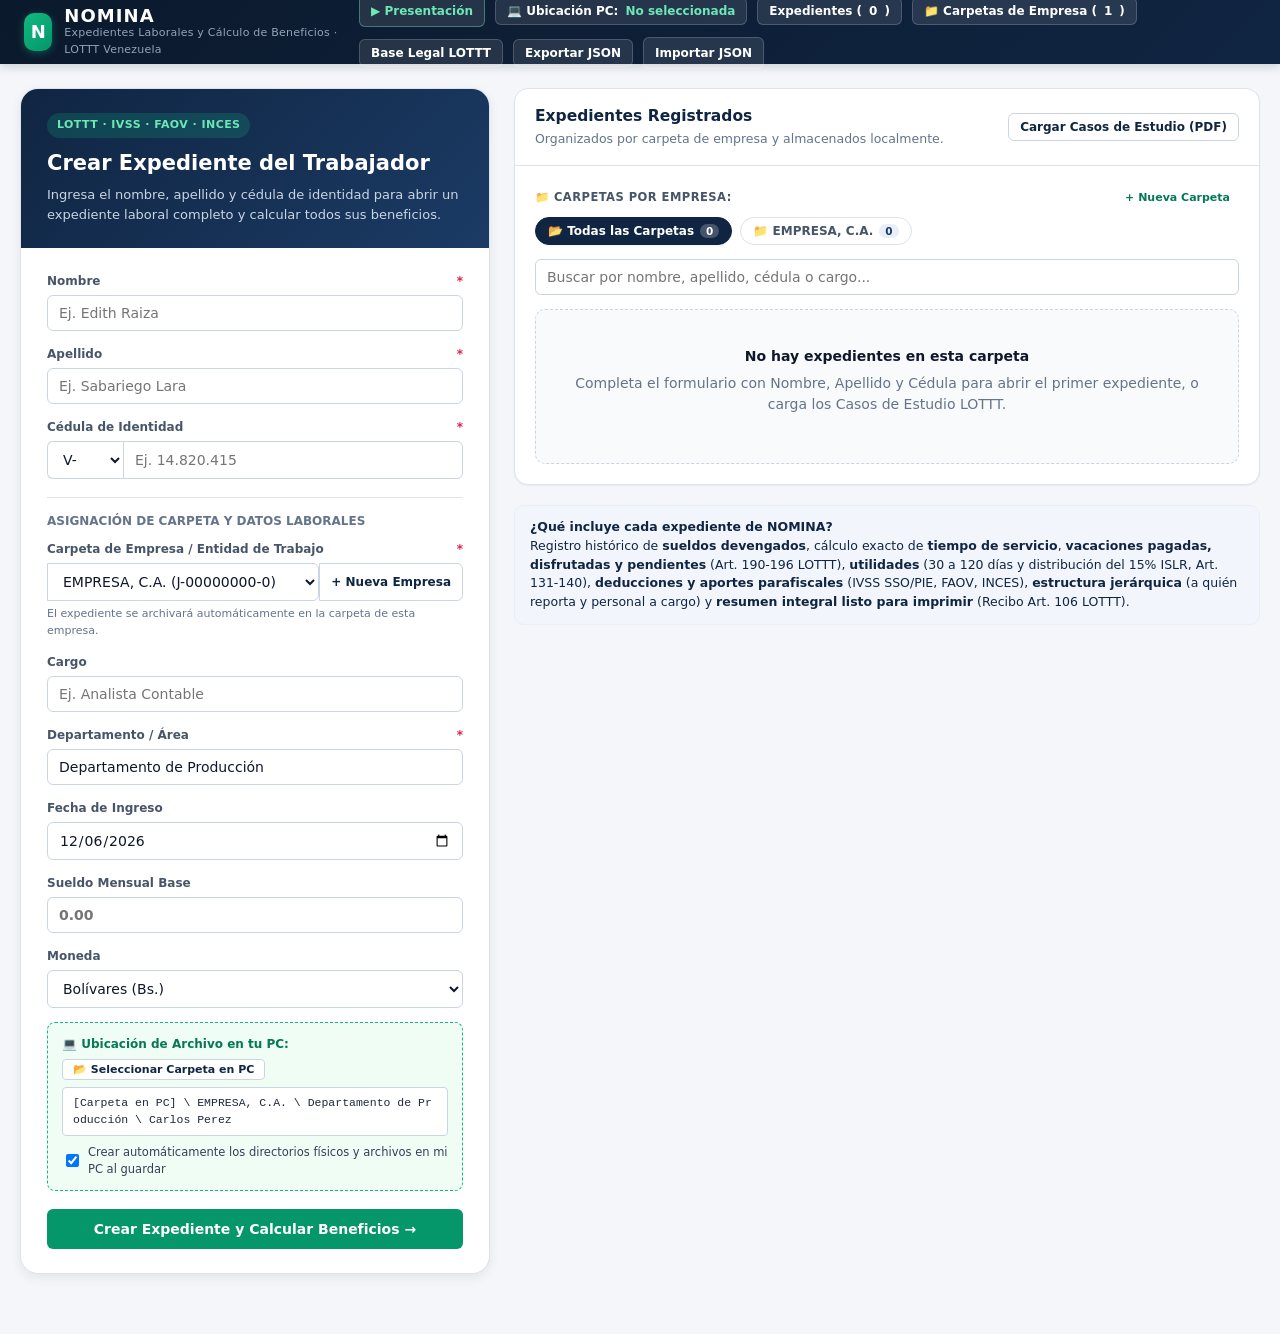
==== index.html @ d9a36675 "Agregar cache busting v=2.1 en scripts" ====
<!DOCTYPE html>
<html lang="es">
<head>
  <meta charset="UTF-8">
  <meta name="viewport" content="width=device-width, initial-scale=1.0">
  <title>NOMINA — Sistema Integral de Cálculo de Beneficios y Expediente Laboral (LOTTT)</title>
  <link rel="stylesheet" href="css/styles.css">
</head>
<body>

  <!-- Barra Superior -->
  <header class="topbar no-print">
    <div class="brand" id="btn-brand-home" title="Volver al inicio de expedientes">
      <div class="brand-icon">N</div>
      <div>
        <div class="brand-title">NOMINA</div>
        <div class="brand-sub">Expedientes Laborales y Cálculo de Beneficios · LOTTT Venezuela</div>
      </div>
    </div>

    <div class="topbar-actions">
      <a href="presentacion.html" target="_blank" class="btn btn-ghost-light btn-sm" style="color: #6ee7b7; border-color: rgba(110, 231, 183, 0.4); text-decoration: none; font-weight: 600;" title="Ver Presentación Comercial Interactiva">
        ▶ Presentación
      </a>
      <button type="button" class="btn btn-ghost-light btn-sm" id="btn-top-pc-dir" title="Vincular o cambiar la carpeta en tu PC para guardar directorios físicos">
        💻 Ubicación PC: <strong id="top-pc-status" style="color:#6ee7b7;">No seleccionada</strong>
      </button>
      <button type="button" class="btn btn-ghost-light btn-sm" id="btn-nav-expedientes">
        Expedientes (<span id="top-exp-count">0</span>)
      </button>
      <button type="button" class="btn btn-ghost-light btn-sm" id="btn-open-empresas" title="Crear y administrar carpetas por empresa">
        📁 Carpetas de Empresa (<span id="top-companies-count">1</span>)
      </button>
      <button type="button" class="btn btn-ghost-light btn-sm" id="btn-open-legal">
        Base Legal LOTTT
      </button>
      <button type="button" class="btn btn-ghost-light btn-sm" id="btn-export-json">
        Exportar JSON
      </button>
      <label class="btn btn-ghost-light btn-sm" style="cursor:pointer;">
        Importar JSON
        <input type="file" id="input-import-json" accept="application/json,.json" class="hidden">
      </label>
    </div>
  </header>

  <main class="container">

    <!-- ====================================================================
         VISTA 1: INICIO / CREACIÓN DE EXPEDIENTE (NOMBRE, APELLIDO, CÉDULA)
         ==================================================================== -->
    <section id="landing-view">
      <div class="landing-grid">

        <!-- Tarjeta de Apertura de Expediente -->
        <div class="hero-card">
          <div class="hero-card-header">
            <span class="badge-law">LOTTT · IVSS · FAOV · INCES</span>
            <h1>Crear Expediente del Trabajador</h1>
            <p>Ingresa el nombre, apellido y cédula de identidad para abrir un expediente laboral completo y calcular todos sus beneficios.</p>
          </div>
          <div class="hero-card-body">
            <form id="form-new-expediente" autocomplete="off">
              <div class="form-grid">
                <div class="form-group">
                  <label for="new-nombre">Nombre <span class="req">*</span></label>
                  <input type="text" id="new-nombre" placeholder="Ej. Edith Raiza" required>
                </div>
                <div class="form-group">
                  <label for="new-apellido">Apellido <span class="req">*</span></label>
                  <input type="text" id="new-apellido" placeholder="Ej. Sabariego Lara" required>
                </div>
                <div class="form-group full">
                  <label for="new-cedula">Cédula de Identidad <span class="req">*</span></label>
                  <div class="input-group">
                    <select id="new-cedula-prefijo" style="width:76px;flex-shrink:0;border-radius:6px 0 0 6px;border-right:none;">
                      <option value="V-">V-</option>
                      <option value="E-">E-</option>
                    </select>
                    <input type="text" id="new-cedula" placeholder="Ej. 14.820.415" required>
                  </div>
                </div>
              </div>

              <hr style="border:none;border-top:1px solid var(--border-color);margin:18px 0 14px;">
              <div style="font-size:12px;font-weight:700;color:var(--text-muted);text-transform:uppercase;margin-bottom:10px;">
                Asignación de Carpeta y Datos Laborales
              </div>

              <!-- Selector de Carpeta de Empresa -->
              <div class="form-group" style="margin-bottom:14px;">
                <label for="new-empresa-select">Carpeta de Empresa / Entidad de Trabajo <span class="req">*</span></label>
                <div class="input-group">
                  <select id="new-empresa-select" style="flex:1;" required></select>
                  <button type="button" class="btn btn-outline btn-sm" id="btn-quick-new-empresa" style="white-space:nowrap;border-radius:0 6px 6px 0;" title="Crear nueva carpeta de empresa">+ Nueva Empresa</button>
                </div>
                <span class="hint">El expediente se archivará automáticamente en la carpeta de esta empresa.</span>
              </div>

              <div class="form-grid">
                <div class="form-group">
                  <label for="new-cargo">Cargo</label>
                  <input type="text" id="new-cargo" placeholder="Ej. Analista Contable">
                </div>
                <div class="form-group">
                  <label for="new-departamento">Departamento / Área <span class="req">*</span></label>
                  <input type="text" id="new-departamento" placeholder="Ej. Departamento de Producción" value="Departamento de Producción">
                </div>
                <div class="form-group">
                  <label for="new-fecha-ingreso">Fecha de Ingreso</label>
                  <input type="date" id="new-fecha-ingreso">
                </div>
                <div class="form-group">
                  <label for="new-sueldo"><strong>Sueldo Mensual Base</strong></label>
                  <input type="number" id="new-sueldo" step="0.01" min="0" placeholder="0.00" style="font-weight:700;">
                </div>
                <div class="form-group full">
                  <label for="new-moneda">Moneda</label>
                  <select id="new-moneda">
                    <option value="Bs.">Bolívares (Bs.)</option>
                    <option value="USD">Dólares (USD)</option>
                  </select>
                </div>
              </div>

              <!-- Destino de Directorio Físico en la PC del Usuario -->
              <div class="pc-folder-box" style="margin-top:14px;background:#f0fdf4;border:1px dashed #10b981;border-radius:8px;padding:12px 14px;font-size:12px;">
                <div style="display:flex;justify-content:space-between;align-items:center;flex-wrap:wrap;gap:6px;">
                  <strong style="color:#047857;display:flex;align-items:center;gap:6px;">
                    💻 Ubicación de Archivo en tu PC:
                  </strong>
                  <button type="button" class="btn btn-outline btn-xs" id="btn-landing-select-dir" style="padding:3px 10px;font-size:11px;font-weight:600;">
                    📂 Seleccionar Carpeta en PC
                  </button>
                </div>
                <div style="margin-top:7px;color:#1e293b;font-family:Consolas, monospace;font-size:11.5px;word-break:break-all;background:#fff;padding:6px 10px;border-radius:4px;border:1px solid #cbd5e1;" id="landing-path-preview">
                  [Carpeta en PC] \ Cuadrados Food \ Departamento de Producción \ Carlos Perez
                </div>
                <label style="margin-top:8px;display:flex;align-items:center;gap:6px;font-size:11.5px;color:#334155;cursor:pointer;">
                  <input type="checkbox" id="chk-auto-save-pc" checked>
                  Crear automáticamente los directorios físicos y archivos en mi PC al guardar
                </label>
              </div>

              <div style="margin-top:18px;display:flex;gap:10px;">
                <button type="submit" class="btn btn-emerald" style="flex:1;padding:11px 18px;font-size:14px;">
                  Crear Expediente y Calcular Beneficios →
                </button>
              </div>
            </form>
          </div>
        </div>

        <!-- Directorio de Expedientes Guardados -->
        <div>
          <div class="card">
            <div class="card-header">
              <div>
                <h2 class="card-title">Expedientes Registrados</h2>
                <p class="card-subtitle">Organizados por carpeta de empresa y almacenados localmente.</p>
              </div>
              <button type="button" class="btn btn-outline btn-sm" id="btn-load-samples">
                Cargar Casos de Estudio (PDF)
              </button>
            </div>
            <div class="card-body">
              <!-- Filtro de Carpetas por Empresa -->
              <div class="company-folder-wrapper" style="margin-bottom:14px;">
                <div style="display:flex;align-items:center;justify-content:space-between;margin-bottom:8px;">
                  <span style="font-size:11.5px;font-weight:700;color:var(--text-secondary);text-transform:uppercase;letter-spacing:0.04em;">📁 Carpetas por Empresa:</span>
                  <button type="button" class="btn btn-ghost-light btn-xs" id="btn-add-folder-quick" style="color:var(--emerald-700);font-weight:700;">+ Nueva Carpeta</button>
                </div>
                <div class="company-folder-tabs" id="company-folder-tabs"></div>
              </div>

              <!-- Banner de Carpeta Activa Seleccionada -->
              <div id="company-active-banner" class="company-active-banner hidden"></div>

              <div class="form-group" style="margin-bottom:14px;">
                <input type="text" id="search-expedientes" placeholder="Buscar por nombre, apellido, cédula o cargo...">
              </div>
              <div id="expedientes-list" class="expediente-list"></div>
            </div>
          </div>

          <div class="callout callout-info">
            <div>
              <strong>¿Qué incluye cada expediente de NOMINA?</strong><br>
              Registro histórico de <strong>sueldos devengados</strong>, cálculo exacto de <strong>tiempo de servicio</strong>, <strong>vacaciones pagadas, disfrutadas y pendientes</strong> (Art. 190-196 LOTTT), <strong>utilidades</strong> (30 a 120 días y distribución del 15% ISLR, Art. 131-140), <strong>deducciones y aportes parafiscales</strong> (IVSS SSO/PIE, FAOV, INCES), <strong>estructura jerárquica</strong> (a quién reporta y personal a cargo) y <strong>resumen integral listo para imprimir</strong> (Recibo Art. 106 LOTTT).
            </div>
          </div>
        </div>

      </div>
    </section>

    <!-- ====================================================================
         VISTA 2: ESPACIO DE TRABAJO DEL EXPEDIENTE ACTIVO
         ==================================================================== -->
    <section id="workspace-view" class="hidden">

      <!-- Banner de Identidad del Trabajador -->
      <div class="worker-banner no-print">
        <div class="worker-identity">
          <div class="worker-avatar-lg" id="ws-avatar">--</div>
          <div>
            <h2 id="ws-fullname">Nombre del Trabajador</h2>
            <div class="worker-pills">
              <span class="pill" id="ws-pill-cedula">C.I.: —</span>
              <span class="pill" id="ws-pill-codigo">EXP: —</span>
              <span class="pill" id="ws-pill-cargo">Cargo: —</span>
              <span class="pill pill-emerald" id="ws-pill-antiguedad">Antigüedad: —</span>
              <span class="pill pill-emerald" id="ws-pill-salario">Salario Normal: —</span>
            </div>
            <div id="ws-pc-path-box" style="font-size:11px;color:#cbd5e1;margin-top:6px;font-family:Consolas, monospace;">
              📁 Carpeta en PC: <span id="ws-pc-path-text" style="color:#6ee7b7;">Sin sincronizar</span>
            </div>
          </div>
        </div>
        <div style="display:flex;gap:10px;flex-wrap:wrap;align-items:center;">
          <button type="button" class="btn btn-ghost-light btn-sm" id="btn-back-list">
            ← Cambiar Expediente
          </button>
          <button type="button" class="btn btn-outline btn-sm" id="btn-save-worker-pc" style="border-color:#10b981;color:#6ee7b7;font-weight:700;" title="Guardar o actualizar este expediente en tu PC con todos sus recibos y carpetas">
            💾 Guardar en mi PC
          </button>
          <button type="button" class="btn btn-emerald btn-sm" id="btn-quick-print-tab">
            🖨️ Resumen Listo para Imprimir
          </button>
        </div>
      </div>

      <!-- Pestañas del Expediente -->
      <nav class="tabs-bar no-print" id="workspace-tabs">
        <button type="button" class="tab-btn active" data-tab="tab-expediente">1. Expediente y Tiempo de Servicio</button>
        <button type="button" class="tab-btn" data-tab="tab-jerarquia">2. Personal a Cargo / Reporta a</button>
        <button type="button" class="tab-btn" data-tab="tab-sueldos">3. Sueldos Devengados y Recargos</button>
        <button type="button" class="tab-btn" data-tab="tab-vacaciones">4. Vacaciones y Bono Vacacional</button>
        <button type="button" class="tab-btn" data-tab="tab-utilidades">5. Utilidades y Parafiscales</button>
        <button type="button" class="tab-btn tab-print" data-tab="tab-print">6. Resumen Listo para Imprimir</button>
      </nav>

      <!-- ================================================================
           TAB 1: EXPEDIENTE, DATOS LABORALES Y TIEMPO DE SERVICIO
           ================================================================ -->
      <div id="tab-expediente" class="tab-panel">
        <!-- KPI Tiempo de Servicio -->
        <div class="kpi-grid" id="kpi-tiempo-servicio"></div>

        <div class="card">
          <div class="card-header">
            <div>
              <h3 class="card-title">Datos de Identificación y Relación Laboral</h3>
              <p class="card-subtitle">Soporte legal del expediente conforme al Art. 22, 104 y 106 de la LOTTT.</p>
            </div>
            <span class="status-badge status-info" id="badge-saved-indicator">Guardado automáticamente</span>
          </div>
          <div class="card-body">
            <div class="form-grid-3">
              <div class="form-group">
                <label for="exp-nombre">Nombre <span class="req">*</span></label>
                <input type="text" id="exp-nombre" data-field="nombre">
              </div>
              <div class="form-group">
                <label for="exp-apellido">Apellido <span class="req">*</span></label>
                <input type="text" id="exp-apellido" data-field="apellido">
              </div>
              <div class="form-group">
                <label for="exp-cedula">Cédula de Identidad <span class="req">*</span></label>
                <input type="text" id="exp-cedula" data-field="cedula">
              </div>

              <div class="form-group">
                <label for="exp-cargo">Cargo / Puesto</label>
                <input type="text" id="exp-cargo" data-field="cargo" placeholder="Ej. Coordinador de Nómina">
              </div>
              <div class="form-group">
                <label for="exp-departamento">Departamento / Unidad</label>
                <input type="text" id="exp-departamento" data-field="departamento" placeholder="Ej. Administración">
              </div>
              <div class="form-group">
                <label for="exp-moneda">Moneda del Expediente</label>
                <select id="exp-moneda" data-field="moneda">
                  <option value="Bs.">Bolívares (Bs.)</option>
                  <option value="USD">Dólares (USD)</option>
                </select>
              </div>

              <div class="form-group highlight-salary">
                <label for="exp-sueldo-base"><strong>Sueldo Base Mensual</strong> <span class="req">*</span></label>
                <div class="input-group">
                  <span class="input-prefix" id="exp-sueldo-cur">Bs.</span>
                  <input type="number" id="exp-sueldo-base" step="0.01" min="0" placeholder="0.00" style="font-weight:700;color:var(--emerald-700);">
                </div>
                <span class="hint">Modifica o corrige el sueldo base mensual en cualquier momento.</span>
              </div>

              <div class="form-group">
                <label for="exp-fecha-ingreso">Fecha de Ingreso <span class="req">*</span></label>
                <input type="date" id="exp-fecha-ingreso" data-field="fechaIngreso">
              </div>
              <div class="form-group">
                <label for="exp-fecha-corte">Fecha de Corte (Cálculo Antigüedad)</label>
                <input type="date" id="exp-fecha-corte" data-field="fechaCorte">
              </div>
              <div class="form-group">
                <label for="exp-tipo-contrato">Tipo de Contrato</label>
                <select id="exp-tipo-contrato" data-field="tipoContrato">
                  <option value="indeterminado">Tiempo Indeterminado</option>
                  <option value="determinado">Tiempo Determinado</option>
                  <option value="obra">Para una Obra Determinada</option>
                  <option value="honorarios_subordinacion">Honorarios con Subordinación (Art. 22 Primacía)</option>
                </select>
              </div>

              <div class="form-group">
                <label for="exp-modalidad-salario">Modalidad Salarial (LOTTT)</label>
                <select id="exp-modalidad-salario" data-field="modalidadSalario">
                  <option value="tiempo">Por Unidad de Tiempo (Diario/Semanal/Quincenal/Mensual)</option>
                  <option value="obra">Por Unidad de Obra (Pieza/Tarea/Volumen)</option>
                  <option value="comision">Por Comisión (Ventas/Actividades)</option>
                  <option value="mixto">Mixto</option>
                </select>
              </div>
              <div class="form-group">
                <label for="exp-riesgo-ivss">Nivel de Riesgo IVSS (Art. 67 LSS)</label>
                <select id="exp-riesgo-ivss" data-field="riesgoIvss">
                  <option value="minimo">Riesgo Mínimo (15,5%: Patrono 9%+2% / Emp. 4%+0,5%)</option>
                  <option value="medio">Riesgo Medio (16,5%: Patrono 10%+2% / Emp. 4%+0,5%)</option>
                  <option value="maximo">Riesgo Máximo (17,5%: Patrono 11%+2% / Emp. 4%+0,5%)</option>
                </select>
              </div>
              <div class="form-group">
                <label for="exp-beneficios-reg">Beneficios Regularizados Mensuales (Salario Integral)</label>
                <input type="number" id="exp-beneficios-reg" data-field="beneficiosRegularizados" step="0.01" min="0">
              </div>
            </div>

            <div class="form-grid-2" style="margin-top:14px;">
              <label class="checkbox-row">
                <input type="checkbox" id="exp-aplica-inces" data-field="aplicaInces">
                <span>Entidad con 5 o más trabajadores (Aplica INCES: 2% patronal trimestral / 0,5% retención utilidades, Art. 49-50)</span>
              </label>
              <label class="checkbox-row">
                <input type="checkbox" id="exp-sin-fines-lucro" data-field="entidadSinFinesLucro">
                <span>Entidad sin fines de lucro (Art. 140 LOTTT: exenta de utilidades, otorga bonificación de 30 días)</span>
              </label>
            </div>
          </div>
        </div>

        <div class="card">
          <div class="card-header">
            <div>
              <h3 class="card-title">Datos de la Entidad de Trabajo (Membrete del Resumen)</h3>
              <p class="card-subtitle">Aparecerán en el encabezado y bloque de firmas del documento imprimible.</p>
            </div>
          </div>
          <div class="card-body">
            <div class="form-group full" style="margin-bottom:12px;">
              <label for="exp-empresa-select">Carpeta de Empresa / Entidad Asignada</label>
              <div class="input-group">
                <select id="exp-empresa-select" style="flex:1;"></select>
                <button type="button" class="btn btn-outline btn-sm" id="btn-quick-new-empresa-ws" style="white-space:nowrap;border-radius:0 6px 6px 0;" title="Crear nueva carpeta de empresa">+ Nueva Empresa</button>
              </div>
              <span class="hint">Al seleccionar una empresa, se reasigna el expediente y se actualizan automáticamente el membrete, RIF y dirección fiscal.</span>
            </div>
            <div class="form-grid-3">
              <div class="form-group">
                <label for="exp-empresa-nombre">Razón Social / Empresa</label>
                <input type="text" id="exp-empresa-nombre" data-field="empresaNombre" placeholder="EMPRESA, C.A.">
              </div>
              <div class="form-group">
                <label for="exp-empresa-rif">RIF</label>
                <input type="text" id="exp-empresa-rif" data-field="empresaRif" placeholder="J-00000000-0">
              </div>
              <div class="form-group">
                <label for="exp-empresa-dir">Dirección / Sede</label>
                <input type="text" id="exp-empresa-dir" data-field="empresaDireccion" placeholder="Ciudad, Estado, Venezuela">
              </div>
              <div class="form-group full">
                <label for="exp-notas">Notas u Observaciones del Expediente</label>
                <textarea id="exp-notas" data-field="notasExpediente" rows="2" placeholder="Observaciones administrativas, acuerdos contractuales o constancias..."></textarea>
              </div>
            </div>
          </div>
        </div>
      </div>

      <!-- ================================================================
           TAB 2: ESTRUCTURA JERÁRQUICA (A QUIÉN REPORTA Y PERSONAL A CARGO)
           ================================================================ -->
      <div id="tab-jerarquia" class="tab-panel hidden">
        <div class="split-grid">
          <div>
            <!-- Personal a quien reporta -->
            <div class="card">
              <div class="card-header">
                <div>
                  <h3 class="card-title">Personal a Quien Reporta (Supervisor Inmediato)</h3>
                  <p class="card-subtitle">Jefe directo o superior jerárquico del trabajador.</p>
                </div>
                <select id="select-supervisor-existing" style="max-width:220px;" title="Cargar desde otro expediente registrado">
                  <option value="">-- Elegir de expedientes --</option>
                </select>
              </div>
              <div class="card-body">
                <div class="form-grid-2">
                  <div class="form-group">
                    <label for="sup-nombre">Nombre y Apellido del Supervisor</label>
                    <input type="text" id="sup-nombre" placeholder="Ej. Dr. Alexander Hernández">
                  </div>
                  <div class="form-group">
                    <label for="sup-cedula">Cédula</label>
                    <input type="text" id="sup-cedula" placeholder="Ej. V-10.250.300">
                  </div>
                  <div class="form-group">
                    <label for="sup-cargo">Cargo</label>
                    <input type="text" id="sup-cargo" placeholder="Ej. Director General">
                  </div>
                  <div class="form-group">
                    <label for="sup-depto">Departamento</label>
                    <input type="text" id="sup-depto" placeholder="Ej. Dirección Ejecutiva">
                  </div>
                </div>
              </div>
            </div>

            <!-- Personal a su cargo -->
            <div class="card">
              <div class="card-header">
                <div>
                  <h3 class="card-title">Personal a su Cargo (Subordinados Directos)</h3>
                  <p class="card-subtitle">Trabajadores bajo la supervisión directa de este expediente.</p>
                </div>
                <select id="select-sub-existing" style="max-width:220px;" title="Agregar desde expedientes existentes">
                  <option value="">+ Agregar desde expedientes</option>
                </select>
              </div>
              <div class="card-body">
                <form id="form-add-subordinado" style="margin-bottom:16px;">
                  <div class="form-grid-2">
                    <div class="form-group">
                      <label for="sub-nombre">Nombre y Apellido <span class="req">*</span></label>
                      <input type="text" id="sub-nombre" placeholder="Ej. Carlos Mendoza" required>
                    </div>
                    <div class="form-group">
                      <label for="sub-cedula">Cédula</label>
                      <input type="text" id="sub-cedula" placeholder="Ej. V-22.415.908">
                    </div>
                    <div class="form-group">
                      <label for="sub-cargo">Cargo</label>
                      <input type="text" id="sub-cargo" placeholder="Ej. Analista de Nómina">
                    </div>
                    <div class="form-group">
                      <label for="sub-depto">Departamento</label>
                      <input type="text" id="sub-depto" placeholder="Ej. Administración">
                    </div>
                  </div>
                  <div style="margin-top:12px;">
                    <button type="submit" class="btn btn-primary btn-sm">+ Agregar Personal a Cargo</button>
                  </div>
                </form>

                <div class="table-wrap">
                  <table class="data-table">
                    <thead>
                      <tr>
                        <th>Nombre y Apellido</th>
                        <th>Cédula</th>
                        <th>Cargo</th>
                        <th>Departamento</th>
                        <th style="width:70px;">Acción</th>
                      </tr>
                    </thead>
                    <tbody id="tbody-subordinados"></tbody>
                  </table>
                </div>
              </div>
            </div>
          </div>

          <!-- Organigrama Visual -->
          <div class="card">
            <div class="card-header">
              <div>
                <h3 class="card-title">Organigrama del Expediente</h3>
                <p class="card-subtitle">Vista jerárquica en tiempo real.</p>
              </div>
            </div>
            <div class="card-body">
              <div class="org-tree" id="org-tree-preview"></div>
            </div>
          </div>
        </div>
      </div>

      <!-- ================================================================
           TAB 3: SUELDOS DEVENGADOS, RECARGOS Y BENEFICIOS NO SALARIALES
           ================================================================ -->
      <div id="tab-sueldos" class="tab-panel hidden">
        <!-- KPIs salariales -->
        <div class="kpi-grid" id="kpi-salarios"></div>

        <div class="split-grid">
          <!-- Formulario Período Activo -->
          <div class="card">
            <div class="card-header">
              <div>
                <h3 class="card-title">Remuneraciones del Período Activo</h3>
                <p class="card-subtitle">Clasificación estricta entre conceptos salariales y no salariales (LOTTT y TSJ 2025).</p>
              </div>
              <button type="button" class="btn btn-emerald btn-sm" id="btn-save-salary-history">
                + Guardar Período en Historial
              </button>
            </div>
            <div class="card-body">
              <div class="form-grid-2">
                <div class="form-group">
                  <label for="sal-periodo">Período (Mes/Año)</label>
                  <input type="month" id="sal-periodo" data-sal="periodo">
                </div>
                <div class="form-group">
                  <label for="sal-base">Sueldo Base Mensual</label>
                  <input type="number" id="sal-base" data-sal="sueldoBase" step="0.01" min="0">
                </div>
                <div class="form-group">
                  <label for="sal-comisiones">Comisiones Habituales</label>
                  <input type="number" id="sal-comisiones" data-sal="comisionesHabituales" step="0.01" min="0">
                </div>
                <div class="form-group">
                  <label for="sal-primas">Primas Fijas <span class="hint">(antigüedad, profes.)</span></label>
                  <input type="number" id="sal-primas" data-sal="primasFijas" step="0.01" min="0">
                </div>
                <div class="form-group">
                  <label for="sal-bonos">Bonos Regulares Permanentes</label>
                  <input type="number" id="sal-bonos" data-sal="bonosRegulares" step="0.01" min="0">
                </div>
                <div class="form-group">
                  <label for="sal-viaticos">Viáticos Sin Rendición <span class="hint">Sent. 355 TSJ 2025</span></label>
                  <input type="number" id="sal-viaticos" data-sal="viaticosSinRendicion" step="0.01" min="0">
                </div>
              </div>

              <hr style="border:none;border-top:1px solid var(--border-color);margin:16px 0 12px;">
              <div style="font-size:12px;font-weight:700;color:var(--navy-800);text-transform:uppercase;margin-bottom:10px;">
                Horas Extras y Recargos (Art. 117, 118 y 120 LOTTT)
              </div>
              <div class="form-grid-2">
                <div class="form-group">
                  <label for="sal-noc">Jornadas Nocturnas (Bono 30%)</label>
                  <input type="number" id="sal-noc" data-sal="jornadasNocturnas" step="0.5" min="0">
                </div>
                <div class="form-group">
                  <label for="sal-hed">Horas Extras Diurnas (150%)</label>
                  <input type="number" id="sal-hed" data-sal="horasExtrasDiurnas" step="0.5" min="0">
                </div>
                <div class="form-group">
                  <label for="sal-hen">Horas Extras Nocturnas (150% × 130%)</label>
                  <input type="number" id="sal-hen" data-sal="horasExtrasNocturnas" step="0.5" min="0">
                </div>
                <div class="form-group">
                  <label for="sal-fer">Días Feriados / Descanso Trabajados (150%)</label>
                  <input type="number" id="sal-fer" data-sal="diasFeriados" step="0.5" min="0">
                </div>
              </div>

              <hr style="border:none;border-top:1px solid var(--border-color);margin:16px 0 12px;">
              <div style="font-size:12px;font-weight:700;color:var(--emerald-700);text-transform:uppercase;margin-bottom:10px;">
                Beneficios No Salariales — Exclusiones Clave (Art. 105 LOTTT y Sent. N° 99 TSJ 2025)
              </div>
              <div class="form-grid-2">
                <div class="form-group">
                  <label for="sal-cesta">Alimentación / Cestaticket</label>
                  <input type="number" id="sal-cesta" data-sal="cestaticket" step="0.01" min="0">
                </div>
                <div class="form-group">
                  <label for="sal-transp">Ayuda de Transporte <span class="hint">Sent. 99 TSJ 2025</span></label>
                  <input type="number" id="sal-transp" data-sal="ayudaTransporte" step="0.01" min="0">
                </div>
                <div class="form-group">
                  <label for="sal-becas">Becas Educativas</label>
                  <input type="number" id="sal-becas" data-sal="becasEducativas" step="0.01" min="0">
                </div>
                <div class="form-group">
                  <label for="sal-herr">Herramientas y Uniformes</label>
                  <input type="number" id="sal-herr" data-sal="herramientasUniformes" step="0.01" min="0">
                </div>
                <div class="form-group full">
                  <label for="sal-indem">Indemnizaciones (Accidentalidad, Maternidad, etc.)</label>
                  <input type="number" id="sal-indem" data-sal="indemnizaciones" step="0.01" min="0">
                </div>
              </div>

              <hr style="border:none;border-top:1px solid var(--border-color);margin:16px 0 12px;">
              <div style="font-size:12px;font-weight:700;color:var(--rose-700);text-transform:uppercase;margin-bottom:10px;">
                Deducciones Voluntarias del Período
              </div>
              <div class="form-grid-2">
                <div class="form-group">
                  <label for="sal-prest">Préstamos</label>
                  <input type="number" id="sal-prest" data-sal="prestamos" step="0.01" min="0">
                </div>
                <div class="form-group">
                  <label for="sal-pol">Pólizas / Seguros</label>
                  <input type="number" id="sal-pol" data-sal="polizas" step="0.01" min="0">
                </div>
                <div class="form-group">
                  <label for="sal-ahorro">Caja de Ahorros</label>
                  <input type="number" id="sal-ahorro" data-sal="ahorros" step="0.01" min="0">
                </div>
                <div class="form-group">
                  <label for="sal-otras-ded">Otras Deducciones Voluntarias</label>
                  <input type="number" id="sal-otras-ded" data-sal="otrasDeducciones" step="0.01" min="0">
                </div>
              </div>
            </div>
          </div>

          <!-- Tabla en Vivo de Fórmulas LOTTT -->
          <div>
            <div class="card">
              <div class="card-header">
                <div>
                  <h3 class="card-title">Cálculo de Salario y Valores Unitarios (LOTTT)</h3>
                  <p class="card-subtitle">Actualizado instantáneamente con cada cambio.</p>
                </div>
              </div>
              <div class="card-body">
                <div class="table-wrap">
                  <table class="data-table">
                    <thead>
                      <tr>
                        <th>Concepto</th>
                        <th>Fórmula</th>
                        <th>Base</th>
                        <th class="num">Valor</th>
                      </tr>
                    </thead>
                    <tbody id="tbody-salary-formulas"></tbody>
                  </table>
                </div>
              </div>
            </div>

            <div class="callout callout-emerald">
              <div>
                <strong>Jurisprudencia Reciente TSJ 2025:</strong><br>
                • <strong>Sentencia N° 99 (31/03/2025):</strong> La ayuda de transporte para movilización hacia y desde el trabajo <em>no tiene carácter salarial</em>.<br>
                • <strong>Sentencia N° 355 (13/08/2025):</strong> Los viáticos <em>no sujetos a rendición de cuentas</em> percibidos de forma regular y permanente <em>sí integran el salario normal</em>.
              </div>
            </div>
          </div>
        </div>

        <!-- Historial de Sueldos Devengados -->
        <div class="card">
          <div class="card-header">
            <div>
              <h3 class="card-title">Historial de Sueldos Devengados del Expediente</h3>
              <p class="card-subtitle">Almacena cada mes devengado para trazabilidad, auditoría y promedio de salario variable (Art. 121 LOTTT).</p>
            </div>
          </div>
          <div class="card-body">
            <div class="table-wrap">
              <table class="data-table">
                <thead>
                  <tr>
                    <th>Período</th>
                    <th class="num">Sueldo Base</th>
                    <th class="num">Salario Normal</th>
                    <th class="num">Recargos / H.E.</th>
                    <th class="num">No Salarial</th>
                    <th class="num">Total Salarial</th>
                    <th style="width:130px;">Acciones</th>
                  </tr>
                </thead>
                <tbody id="tbody-sueldos-historial"></tbody>
              </table>
            </div>
          </div>
        </div>
      </div>

      <!-- ================================================================
           TAB 4: VACACIONES Y BONO VACACIONAL (ART. 190-196 Y 121 LOTTT)
           ================================================================ -->
      <div id="tab-vacaciones" class="tab-panel hidden">
        <div class="kpi-grid" id="kpi-vacaciones"></div>

        <div class="split-grid">
          <!-- Cálculo Legal del Período Actual -->
          <div class="card">
            <div class="card-header">
              <div>
                <h3 class="card-title">Cálculo de Vacaciones y Bono Vacacional (Período Actual)</h3>
                <p class="card-subtitle">LOTTT Capítulo IX (Art. 190 al 196 y Art. 121).</p>
              </div>
              <select id="vac-tipo-salario" data-field="tipoSalarioVacaciones" style="max-width:230px;">
                <option value="fijo">Salario Fijo (Mes anterior al disfrute)</option>
                <option value="variable">Salario Variable (Promedio últimos 3 meses)</option>
              </select>
            </div>
            <div class="card-body">
              <div class="callout callout-info" id="vac-base-callout"></div>
              <div class="table-wrap">
                <table class="data-table">
                  <thead>
                    <tr>
                      <th>Concepto</th>
                      <th class="num">Días</th>
                      <th class="num">Importe</th>
                    </tr>
                  </thead>
                  <tbody id="tbody-vac-current"></tbody>
                </table>
              </div>
            </div>
          </div>

          <!-- Registrar Vacación en Historial -->
          <div class="card">
            <div class="card-header">
              <div>
                <h3 class="card-title">Registrar Período Vacacional</h3>
                <p class="card-subtitle">Control de vacaciones disfrutadas, pagadas, causadas y no disfrutadas.</p>
              </div>
              <button type="button" class="btn btn-outline btn-sm" id="btn-autogenerar-vac">
                Autogenerar por Antigüedad
              </button>
            </div>
            <div class="card-body">
              <form id="form-add-vacacion">
                <div class="form-grid-2">
                  <div class="form-group">
                    <label for="vac-periodo-label">Período / Año de Servicio <span class="req">*</span></label>
                    <input type="text" id="vac-periodo-label" placeholder="Ej. Año 1 (2024-2025)" required>
                  </div>
                  <div class="form-group">
                    <label for="vac-anio-num">N° Año de Servicio</label>
                    <input type="number" id="vac-anio-num" min="1" max="40" value="1">
                  </div>
                  <div class="form-group">
                    <label for="vac-estatus">Estatus Legal</label>
                    <select id="vac-estatus">
                      <option value="disfrutada">Disfrutada y Pagada</option>
                      <option value="causada">Causada (Pendiente de Disfrute)</option>
                      <option value="no_disfrutada">No Disfrutada (Pasivo Exigible)</option>
                    </select>
                  </div>
                  <div class="form-group">
                    <label for="vac-dias-corr">Días Correspondientes (Base + Adic.)</label>
                    <input type="number" id="vac-dias-corr" min="1" max="30" value="15">
                  </div>
                  <div class="form-group">
                    <label for="vac-dias-disf">Días Disfrutados</label>
                    <input type="number" id="vac-dias-disf" min="0" max="30" value="15">
                  </div>
                  <div class="form-group">
                    <label for="vac-sal-diario">Salario Normal Diario Aplicado</label>
                    <input type="number" id="vac-sal-diario" step="0.01" min="0" placeholder="Auto si se deja vacío">
                  </div>
                  <div class="form-group">
                    <label for="vac-fecha-inicio">Fecha Inicio Disfrute</label>
                    <input type="date" id="vac-fecha-inicio">
                  </div>
                  <div class="form-group">
                    <label for="vac-fecha-fin">Fecha Fin Disfrute</label>
                    <input type="date" id="vac-fecha-fin">
                  </div>
                  <div class="form-group">
                    <label for="vac-fecha-pago">Fecha Pago Previo</label>
                    <input type="date" id="vac-fecha-pago">
                  </div>
                  <div class="form-group">
                    <label for="vac-obs">Observaciones</label>
                    <input type="text" id="vac-obs" placeholder="Opcional...">
                  </div>
                </div>
                <div style="margin-top:14px;">
                  <button type="submit" class="btn btn-primary btn-sm">+ Registrar Período Vacacional</button>
                </div>
              </form>
            </div>
          </div>
        </div>

        <!-- Tabla de Vacaciones Pagadas y Disfrutadas -->
        <div class="card">
          <div class="card-header">
            <div>
              <h3 class="card-title">Registro Histórico de Vacaciones Pagadas, Disfrutadas y Pendientes</h3>
              <p class="card-subtitle">Las vacaciones son irrenunciables y no sustituibles por pago salvo al término de la relación laboral.</p>
            </div>
          </div>
          <div class="card-body">
            <div class="table-wrap">
              <table class="data-table">
                <thead>
                  <tr>
                    <th>Período</th>
                    <th>Estatus</th>
                    <th>Fechas Disfrute</th>
                    <th>Fecha Pago</th>
                    <th class="num">Días Corr. / Disfr.</th>
                    <th class="num">Vacaciones</th>
                    <th class="num">Bono Vac.</th>
                    <th class="num">Total</th>
                    <th style="width:120px;">Acciones</th>
                  </tr>
                </thead>
                <tbody id="tbody-vac-historial"></tbody>
              </table>
            </div>
          </div>
        </div>
      </div>

      <!-- ================================================================
           TAB 5: UTILIDADES Y DEDUCCIONES / APORTES PARAFISCALES
           ================================================================ -->
      <div id="tab-utilidades" class="tab-panel hidden">
        <!-- Utilidades -->
        <div class="card">
          <div class="card-header">
            <div>
              <h3 class="card-title">Cálculo de Utilidades / Participación en los Beneficios (Art. 131–140 LOTTT)</h3>
              <p class="card-subtitle">Mínimo obligatorio 30 días, máximo legal 4 meses (120 días) o 15% de beneficios líquidos (ISLR).</p>
            </div>
          </div>
          <div class="card-body">
            <div class="split-grid">
              <div>
                <div class="form-grid-2">
                  <div class="form-group">
                    <label for="util-modo">Método de Cálculo</label>
                    <select id="util-modo" data-util="modo">
                      <option value="dias">Por Días Legales / Convenidos (30 a 120 días)</option>
                      <option value="beneficios_liquidos">15% Beneficios Líquidos ISLR (Art. 131, 133, 136)</option>
                    </select>
                  </div>
                  <div class="form-group">
                    <label for="util-dias">Días Pactados / Convenidos (30 a 120)</label>
                    <input type="number" id="util-dias" data-util="diasConvenidos" min="30" max="120" step="1">
                  </div>
                  <div class="form-group">
                    <label for="util-meses">Meses Completos Laborados en el Año (1–12)</label>
                    <input type="number" id="util-meses" data-util="mesesLaborados" min="1" max="12" step="1">
                  </div>
                  <div class="form-group">
                    <label for="util-anticipo">Anticipo / Bonificación Diciembre (Art. 132)</label>
                    <input type="number" id="util-anticipo" data-util="anticipoDiciembre" step="0.01" min="0">
                  </div>
                </div>

                <div id="util-islr-fields" class="form-grid-3" style="margin-top:14px;padding:14px;background:var(--bg-subtle);border:1px solid var(--border-color);border-radius:8px;">
                  <div class="form-group">
                    <label for="util-liquida">Utilidad Líquida Empresa (ISLR)</label>
                    <input type="number" id="util-liquida" data-util="utilidadLiquidaEmpresa" step="0.01" min="0">
                  </div>
                  <div class="form-group">
                    <label for="util-total-sal">Total Salarios Nómina Anual Empresa</label>
                    <input type="number" id="util-total-sal" data-util="totalSalariosEmpresa" step="0.01" min="0" placeholder="Auto si es 1 trabajador">
                  </div>
                  <div class="form-group">
                    <label for="util-sal-trab">Salario Anual del Trabajador</label>
                    <input type="number" id="util-sal-trab" data-util="salarioAnualTrabajador" step="0.01" min="0" placeholder="Auto: mensual × meses">
                  </div>
                </div>
              </div>

              <div>
                <div class="callout callout-emerald" id="util-criterio-callout"></div>
                <div class="table-wrap">
                  <table class="data-table">
                    <thead>
                      <tr>
                        <th>Concepto de Utilidades</th>
                        <th class="num">Monto</th>
                      </tr>
                    </thead>
                    <tbody id="tbody-utilidades"></tbody>
                  </table>
                </div>
              </div>
            </div>
          </div>
        </div>

        <!-- Deducciones y Aportes Parafiscales -->
        <div class="card">
          <div class="card-header">
            <div>
              <h3 class="card-title">Deducciones Legales y Aportes Patronales (IVSS, FAOV, INCES)</h3>
              <p class="card-subtitle">Ley del Seguro Social Art. 67 · LRPE Art. 46 · LRPVH Art. 33 · Ley INCES Art. 49 y 50.</p>
            </div>
          </div>
          <div class="card-body">
            <div class="form-grid-3" style="margin-bottom:16px;">
              <div class="form-group">
                <label for="para-mes">Mes de Liquidación (Cuenta Lunes Auto)</label>
                <input type="month" id="para-mes" data-para="periodoMes">
              </div>
              <div class="form-group">
                <label for="para-lunes-manual">N° de Lunes del Mes <span class="hint" id="para-lunes-auto-hint"></span></label>
                <div style="display:flex;gap:8px;align-items:center;">
                  <label class="checkbox-row" style="padding:7px 10px;white-space:nowrap;">
                    <input type="checkbox" id="para-usar-lunes-manual" data-para="usarLunesManual"> Manual
                  </label>
                  <input type="number" id="para-lunes-manual" data-para="lunesManual" min="4" max="5" step="1">
                </div>
              </div>
              <div class="form-group">
                <label for="para-faov-modo">Base de Cálculo FAOV (3%: 1% Emp. / 2% Pat.)</label>
                <select id="para-faov-modo" data-para="faovBaseModo">
                  <option value="integral">Salario Integral Mensual (Art. 33 LRPVH)</option>
                  <option value="normal">Salario Normal Mensual (Caso Estudio Simplificado)</option>
                </select>
              </div>
            </div>

            <div class="form-grid-2" style="margin-bottom:16px;">
              <div style="padding:12px;background:var(--bg-subtle);border:1px solid var(--border-color);border-radius:8px;">
                <label class="checkbox-row" style="border:none;padding:0;background:transparent;margin-bottom:8px;">
                  <input type="checkbox" id="para-tope-ivss" data-para="aplicarTopeIvss">
                  <strong>Aplicar tope salarial IVSS (opcional, ej. 5 salarios mínimos)</strong>
                </label>
                <input type="number" id="para-tope-monto" data-para="topeIvssMonto" step="0.01" min="0" placeholder="Monto tope IVSS (0 = sin tope)">
              </div>

              <div style="padding:12px;background:var(--bg-subtle);border:1px solid var(--border-color);border-radius:8px;">
                <label class="checkbox-row" style="border:none;padding:0;background:transparent;margin-bottom:8px;">
                  <input type="checkbox" id="para-inces-custom" data-para="incesUsarPersonalizado">
                  <strong>Personalizar remuneraciones trimestrales INCES Patronal (2%, Art. 49)</strong>
                </label>
                <div class="form-grid-2" style="gap:8px;">
                  <input type="number" id="para-inces-sueldos" data-para="incesSueldosTrimestre" step="0.01" min="0" placeholder="Sueldos trimestre">
                  <input type="number" id="para-inces-vac" data-para="incesVacacionesTrimestre" step="0.01" min="0" placeholder="Vacaciones / Bonos trim.">
                </div>
              </div>
            </div>

            <div class="kpi-grid" id="kpi-parafiscales"></div>

            <div class="table-wrap">
              <table class="data-table">
                <thead>
                  <tr>
                    <th>Organismo / Concepto</th>
                    <th>Fórmula y Plazo de Pago</th>
                    <th class="num">Retención Trabajador</th>
                    <th class="num">Aporte Patronal</th>
                    <th class="num">Total Aporte</th>
                  </tr>
                </thead>
                <tbody id="tbody-parafiscales"></tbody>
              </table>
            </div>
          </div>
        </div>
      </div>

      <!-- ================================================================
           TAB 6: RESUMEN Y RECIBOS LISTOS PARA IMPRIMIR
           ================================================================ -->
      <div id="tab-print" class="tab-panel hidden">
        <div class="print-toolbar no-print">
          <div class="print-toolbar-top">
            <div>
              <strong style="font-size:14.5px;color:var(--navy-900);">Selecciona el tipo de documento a generar e imprimir</strong>
              <div style="font-size:12px;color:var(--text-muted);">Cada formato aplica los artículos correspondientes de la LOTTT, IVSS, FAOV e INCES.</div>
            </div>
            <button type="button" class="btn btn-emerald" id="btn-print-now">
              🖨️ Imprimir / Guardar en PDF
            </button>
          </div>

          <!-- Caja de Archivado en PDF por Empresa -->
          <div class="company-archive-box">
            <div class="archive-box-left">
              <div class="archive-icon">📁</div>
              <div>
                <div class="archive-title">Carpeta de Archivo: <strong id="print-company-name">EMPRESA, C.A.</strong></div>
                <div class="archive-sub">Nombre sugerido para el PDF: <code id="print-filename-hint">EMPRESA - Resumen - V14820415_Edith_Sabariego.pdf</code></div>
                <div class="archive-sub" style="margin-top:2px;">Ruta en tu PC: <code id="print-pc-dest-hint" style="color:#047857;font-weight:700;">[Carpeta en PC] \ Empresa \ Depto \ Trabajador</code></div>
              </div>
            </div>
            <div class="archive-box-actions">
              <button type="button" class="btn btn-emerald btn-sm" id="btn-save-pc-direct" title="Crear carpetas y guardar directamente en la ruta de tu PC: [Empresa] \ [Departamento] \ [Trabajador]">
                📁 Guardar en Carpeta PC
              </button>
              <button type="button" class="btn btn-outline btn-sm" id="btn-archive-pdf">
                🖨️ Guardar PDF
              </button>
              <button type="button" class="btn btn-outline btn-sm" id="btn-download-html-archive" title="Descargar copia digital completa auto-imprimible para archivar en la carpeta de la empresa">
                💾 Copia Digital (.html)
              </button>
            </div>
          </div>

          <!-- Selector de Tipo de Documento -->
          <div class="doc-type-grid" id="doc-type-selector">
            <button type="button" class="doc-type-btn active" data-doc-type="resumen_integral">
              <strong>Resumen Integral</strong>
              <span>Expediente completo</span>
            </button>
            <button type="button" class="doc-type-btn" data-doc-type="recibo_mensual">
              <strong>Recibo Mensual</strong>
              <span>30 días · Art. 106</span>
            </button>
            <button type="button" class="doc-type-btn" data-doc-type="recibo_quincenal">
              <strong>Recibo Quincenal</strong>
              <span>15 días · 1.ª / 2.ª Qna</span>
            </button>
            <button type="button" class="doc-type-btn" data-doc-type="recibo_semanal">
              <strong>Recibo Semanal</strong>
              <span>7 días · 1 lunes IVSS</span>
            </button>
            <button type="button" class="doc-type-btn" data-doc-type="recibo_vacaciones">
              <strong>Recibo Vacaciones</strong>
              <span>Disfrute + Bono Vac.</span>
            </button>
            <button type="button" class="doc-type-btn" data-doc-type="liquidacion_parcial">
              <strong>Liquidación Parcial</strong>
              <span>Anticipo 75% · Art. 144</span>
            </button>
            <button type="button" class="doc-type-btn" data-doc-type="liquidacion_definitiva">
              <strong>Liquidación Definitiva</strong>
              <span>Finiquito · Art. 142/92</span>
            </button>
          </div>

          <!-- Panel Contextual 1: Opciones del Resumen Integral -->
          <div class="print-config-box" id="cfg-resumen-integral">
            <div class="print-options">
              <strong style="font-size:12px;color:var(--navy-900);">Secciones a incluir:</strong>
              <label class="checkbox-row" style="padding:5px 10px;font-size:12px;">
                <input type="checkbox" id="opt-print-jerarquia" checked> Jerarquía
              </label>
              <label class="checkbox-row" style="padding:5px 10px;font-size:12px;">
                <input type="checkbox" id="opt-print-historial" checked> Historial Sueldos
              </label>
              <label class="checkbox-row" style="padding:5px 10px;font-size:12px;">
                <input type="checkbox" id="opt-print-vacaciones" checked> Vacaciones
              </label>
              <label class="checkbox-row" style="padding:5px 10px;font-size:12px;">
                <input type="checkbox" id="opt-print-utilidades" checked> Utilidades
              </label>
              <label class="checkbox-row" style="padding:5px 10px;font-size:12px;">
                <input type="checkbox" id="opt-print-parafiscales" checked> Deducciones
              </label>
              <label class="checkbox-row" style="padding:5px 10px;font-size:12px;">
                <input type="checkbox" id="opt-print-patronal" checked> Aportes Patronales
              </label>
            </div>
          </div>

          <!-- Panel Contextual 2: Opciones de Recibos Periódicos (Mensual / Quincenal / Semanal) -->
          <div class="print-config-box hidden" id="cfg-recibo-periodico">
            <div class="form-grid">
              <div class="form-group hidden" id="grp-quincena-num">
                <label for="rec-quincena-num">Quincena del Mes</label>
                <select id="rec-quincena-num">
                  <option value="1">1.ª Quincena (01 al 15)</option>
                  <option value="2">2.ª Quincena (16 al fin de mes)</option>
                </select>
              </div>
              <div class="form-group">
                <label for="rec-fecha-desde">Período Desde</label>
                <input type="date" id="rec-fecha-desde">
              </div>
              <div class="form-group">
                <label for="rec-fecha-hasta">Período Hasta</label>
                <input type="date" id="rec-fecha-hasta">
              </div>
              <div class="form-group">
                <label for="rec-lunes">Lunes IVSS en este Recibo</label>
                <input type="number" id="rec-lunes" min="0" max="5" step="1">
              </div>
              <div class="form-group">
                <label for="rec-forma-pago">Forma de Pago</label>
                <input type="text" id="rec-forma-pago" value="Transferencia / Depósito Bancario">
              </div>
            </div>
            <div class="print-options" style="margin-top:10px;">
              <label class="checkbox-row" style="padding:5px 10px;font-size:12px;">
                <input type="checkbox" id="rec-incluir-nosal" checked> Incluir beneficios no salariales (Cestaticket/Transporte)
              </label>
              <label class="checkbox-row" style="padding:5px 10px;font-size:12px;">
                <input type="checkbox" id="rec-prorratear-recargos"> Prorratear horas extras/recargos al período
              </label>
              <label class="checkbox-row" style="padding:5px 10px;font-size:12px;">
                <input type="checkbox" id="rec-mostrar-patronal"> Incluir cuadro de aportes patronales
              </label>
            </div>
          </div>

          <!-- Panel Contextual 3: Opciones de Recibo de Vacaciones -->
          <div class="print-config-box hidden" id="cfg-recibo-vacaciones">
            <div class="form-grid">
              <div class="form-group">
                <label for="rvac-periodo-select">Período Vacacional a Imprimir</label>
                <select id="rvac-periodo-select">
                  <option value="actual">Período Actual por Antigüedad</option>
                </select>
              </div>
              <div class="form-group">
                <label for="rvac-fecha-salida">Fecha de Salida</label>
                <input type="date" id="rvac-fecha-salida">
              </div>
              <div class="form-group">
                <label for="rvac-fecha-reinc">Fecha de Reincorporación</label>
                <input type="date" id="rvac-fecha-reinc">
              </div>
              <div class="form-group">
                <label for="rvac-fecha-pago">Fecha de Pago Previo</label>
                <input type="date" id="rvac-fecha-pago">
              </div>
              <div class="form-group">
                <label for="rvac-otras-ded">Otras Deducciones</label>
                <input type="number" id="rvac-otras-ded" step="0.01" min="0" value="0">
              </div>
              <div class="form-group">
                <label for="rvac-obs">Observaciones</label>
                <input type="text" id="rvac-obs" placeholder="Opcional...">
              </div>
            </div>
            <div class="print-options" style="margin-top:10px;">
              <label class="checkbox-row" style="padding:5px 10px;font-size:12px;">
                <input type="checkbox" id="rvac-aplicar-faov"> Aplicar retención FAOV (1%) en este recibo
              </label>
            </div>
          </div>

          <!-- Panel Contextual 4: Opciones de Liquidación Parcial (Art. 144) -->
          <div class="print-config-box hidden" id="cfg-liq-parcial">
            <div class="form-grid">
              <div class="form-group">
                <label for="lpar-fecha-corte">Fecha de Corte</label>
                <input type="date" id="lpar-fecha-corte">
              </div>
              <div class="form-group">
                <label for="lpar-motivo">Motivo Legal (Art. 144 LOTTT)</label>
                <select id="lpar-motivo">
                  <option value="vivienda">Vivienda (construcción, compra, mejora)</option>
                  <option value="hipoteca">Liberación de hipoteca o gravamen</option>
                  <option value="educacion">Educación del trabajador o familia</option>
                  <option value="salud">Atención médica y hospitalaria</option>
                </select>
              </div>
              <div class="form-group">
                <label for="lpar-porcentaje">% de Anticipo (Máx. 75% Art. 144)</label>
                <input type="number" id="lpar-porcentaje" min="1" max="75" step="1" value="75">
              </div>
              <div class="form-group">
                <label for="lpar-monto-manual">O Monto Específico (0 = usar %)</label>
                <input type="number" id="lpar-monto-manual" min="0" step="0.01" value="0">
              </div>
              <div class="form-group">
                <label for="lpar-anticipos-prev">Anticipos Previos Recibidos</label>
                <input type="number" id="lpar-anticipos-prev" min="0" step="0.01" value="0">
              </div>
              <div class="form-group">
                <label for="lpar-intereses">Intereses Prestaciones (Art. 143)</label>
                <input type="number" id="lpar-intereses" min="0" step="0.01" value="0">
              </div>
            </div>
            <div class="print-options" style="margin-top:10px;">
              <label class="checkbox-row" style="padding:5px 10px;font-size:12px;">
                <input type="checkbox" id="lpar-incluir-vac"> Incluir vacaciones vencidas / fraccionadas en este pago parcial
              </label>
            </div>
          </div>

          <!-- Panel Contextual 5: Opciones de Liquidación Definitiva (Art. 142 / 92) -->
          <div class="print-config-box hidden" id="cfg-liq-definitiva">
            <div class="form-grid">
              <div class="form-group">
                <label for="ldef-fecha-egreso">Fecha de Egreso / Terminación</label>
                <input type="date" id="ldef-fecha-egreso">
              </div>
              <div class="form-group">
                <label for="ldef-motivo">Causa de Terminación</label>
                <select id="ldef-motivo">
                  <option value="renuncia">Renuncia Voluntaria</option>
                  <option value="mutuo_acuerdo">Mutuo Acuerdo</option>
                  <option value="fin_contrato">Culminación de Contrato</option>
                  <option value="despido_justificado">Despido Justificado (Art. 79)</option>
                  <option value="despido_injustificado">Despido Injustificado / Retiro Justificado (Indemnización Art. 92)</option>
                </select>
              </div>
              <div class="form-group">
                <label for="ldef-anticipos">Anticipos de Prestaciones Previos</label>
                <input type="number" id="ldef-anticipos" min="0" step="0.01" value="0">
              </div>
              <div class="form-group">
                <label for="ldef-intereses">Intereses sobre Prestaciones (Art. 143)</label>
                <input type="number" id="ldef-intereses" min="0" step="0.01" value="0">
              </div>
              <div class="form-group">
                <label for="ldef-dias-sal">Días de Salario Pendientes</label>
                <input type="number" id="ldef-dias-sal" min="0" max="30" step="0.5" value="0">
              </div>
              <div class="form-group">
                <label for="ldef-deducciones">Otras Deducciones Finales</label>
                <input type="number" id="ldef-deducciones" min="0" step="0.01" value="0">
              </div>
            </div>
            <div class="print-options" style="margin-top:10px;">
              <label class="checkbox-row" style="padding:5px 10px;font-size:12px;">
                <input type="checkbox" id="ldef-incluir-vac" checked> Incluir vacaciones vencidas y fraccionadas (Art. 195-196)
              </label>
              <label class="checkbox-row" style="padding:5px 10px;font-size:12px;">
                <input type="checkbox" id="ldef-incluir-util" checked> Incluir utilidades fraccionadas / pendientes (Art. 131)
              </label>
            </div>
          </div>

        </div>

        <article class="print-sheet" id="print-sheet-container"></article>
      </div>

    </section>
  </main>

  <!-- Modal Gestión de Carpetas por Empresa -->
  <div class="modal-backdrop hidden no-print" id="modal-empresas">
    <div class="modal-box" style="max-width:780px;">
      <div class="modal-header">
        <div>
          <h3 style="margin:0;font-size:16px;">📁 Carpetas por Empresa / Entidades de Trabajo</h3>
          <small style="color:#cbd5e1;">Crea carpetas por empresa para clasificar tus trabajadores y archivar sus expedientes en PDF.</small>
        </div>
        <button type="button" class="btn btn-ghost-light btn-sm" id="btn-close-empresas">Cerrar ✕</button>
      </div>
      <div class="modal-body" style="font-size:13px;line-height:1.6;">
        <!-- Configuración de Ubicación en PC (Disco Local) -->
        <div class="card" style="margin-bottom:16px;border:1px solid #10b981;background:rgba(16, 185, 129, 0.05);">
          <div class="card-header" style="padding:10px 14px;background:rgba(16, 185, 129, 0.12);">
            <strong style="font-size:13px;color:#047857;">💻 Ubicación de Archivo en tu Computadora (Disco Local)</strong>
          </div>
          <div class="card-body" style="padding:14px;font-size:12.5px;">
            <p style="margin:0 0 10px;color:var(--text-secondary);">
              Selecciona una carpeta raíz en tu PC (por ejemplo: <code>C:\desktop\mis empresas</code>). Al guardar expedientes, NOMINA creará automáticamente la estructura física de directorios:
              <br>
              <strong style="color:var(--navy-900);font-family:Consolas, monospace;">[Tu Carpeta en PC] \ [Empresa] \ [Departamento] \ [Trabajador]</strong>
            </p>
            <div style="display:flex;flex-wrap:wrap;gap:10px;align-items:center;">
              <button type="button" class="btn btn-emerald" id="btn-modal-select-pc-dir">
                📂 Seleccionar / Cambiar Carpeta en mi PC
              </button>
              <button type="button" class="btn btn-outline" id="btn-modal-sync-all-pc" title="Crea de inmediato los directorios y archivos de todas las empresas y trabajadores">
                ⚡ Crear y Sincronizar Todas las Carpetas en mi PC
              </button>
              <button type="button" class="btn btn-outline" id="btn-modal-download-zip" title="Descargar como archivo comprimido ZIP con todas las subcarpetas">
                📦 Descargar Estructura en ZIP
              </button>
            </div>
            <div style="margin-top:10px;font-size:12px;color:#334155;background:#fff;padding:8px 12px;border-radius:6px;border:1px solid #cbd5e1;">
              <strong>Estado actual:</strong> <span id="label-modal-pc-dir-status" style="color:#047857;font-weight:700;">No has seleccionado ninguna carpeta aún.</span>
            </div>
          </div>
        </div>

        <!-- Formulario Crear/Editar Empresa -->
        <div class="card" style="margin-bottom:16px;background:var(--bg-subtle);">
          <div class="card-header" style="padding:10px 14px;">
            <strong style="font-size:13px;color:var(--navy-900);" id="empresa-form-title">+ Registrar Nueva Carpeta de Empresa</strong>
          </div>
          <div class="card-body" style="padding:14px;">
            <form id="form-manage-empresa" autocomplete="off">
              <input type="hidden" id="emp-edit-id">
              <div class="form-grid-3">
                <div class="form-group full">
                  <label for="emp-nombre">Razón Social / Nombre de la Carpeta <span class="req">*</span></label>
                  <input type="text" id="emp-nombre" placeholder="Ej. INVERSIONES Y SERVICIOS ABC, C.A." required>
                </div>
                <div class="form-group">
                  <label for="emp-rif">Número de RIF <span class="req">*</span></label>
                  <input type="text" id="emp-rif" placeholder="Ej. J-12345678-9" required>
                </div>
                <div class="form-group">
                  <label for="emp-dir">Dirección Fiscal / Sede</label>
                  <input type="text" id="emp-dir" placeholder="Ciudad, Estado, Venezuela">
                </div>
                <div class="form-group" style="display:flex;align-items:flex-end;">
                  <button type="submit" class="btn btn-emerald" style="width:100%;height:38px;" id="btn-save-empresa">
                    Guardar Carpeta
                  </button>
                </div>
              </div>
            </form>
          </div>
        </div>

        <!-- Directorio de Empresas Registradas -->
        <div>
          <div style="font-size:12px;font-weight:700;color:var(--text-secondary);text-transform:uppercase;margin-bottom:8px;">
            Carpetas de Empresas Disponibles
          </div>
          <div style="overflow-x:auto;">
            <table class="data-table" style="width:100%;">
              <thead>
                <tr>
                  <th>Empresa / Carpeta</th>
                  <th>RIF</th>
                  <th>Sede</th>
                  <th style="text-align:center;">Expedientes</th>
                  <th style="text-align:right;">Acciones</th>
                </tr>
              </thead>
              <tbody id="tbody-empresas-list"></tbody>
            </table>
          </div>
        </div>
      </div>
    </div>
  </div>

  <!-- Modal Guía Legal LOTTT -->
  <div class="modal-backdrop hidden no-print" id="modal-legal">
    <div class="modal-box">
      <div class="modal-header">
        <div>
          <h3 style="margin:0;font-size:16px;">Marco Legal y Fórmulas Aplicadas en NOMINA</h3>
          <small style="color:#cbd5e1;">Basado en LOTTT, LSS, LRPE, LRPVH (BANAVIH), Ley INCES y Jurisprudencia TSJ 2025</small>
        </div>
        <button type="button" class="btn btn-ghost-light btn-sm" id="btn-close-legal">Cerrar ✕</button>
      </div>
      <div class="modal-body" style="font-size:13px;line-height:1.6;">
        <h4 style="margin-top:0;color:var(--navy-900);">1. Salario y Recargos (LOTTT)</h4>
        <ul>
          <li><strong>Salario Normal (Art. 104 y 113):</strong> Remuneración devengada de forma regular y permanente (sueldo base, comisiones habituales, primas fijas, bonos regulares y viáticos sin rendición de cuentas — <em>Sentencia N° 355 TSJ, 13/08/2025</em>).</li>
          <li><strong>Beneficios No Salariales (Art. 105):</strong> Cestaticket, ayuda de transporte para traslado (<em>Sentencia N° 99 TSJ, 31/03/2025</em>), herramientas/uniformes, becas educativas e indemnizaciones.</li>
          <li><strong>Fórmulas:</strong> Diario = Normal / 30 · Semanal = Diario × 7 · Bono Nocturno = Diario × 30% (Art. 117) · Hora Extra Diurna = (Diario / 8) × 150% (Art. 118) · Hora Extra Nocturna = ((Diario / 8) × 150%) × 130% (Art. 117) · Día Feriado/Descanso = Diario × 150% (Art. 120).</li>
        </ul>

        <h4 style="color:var(--navy-900);">2. Vacaciones y Bono Vacacional (Art. 121 y 190–196 LOTTT)</h4>
        <ul>
          <li><strong>Disfrute (Art. 190):</strong> 15 días hábiles al cumplir 1 año + 1 día adicional por cada año consecutivo (máx. 30 días). Irrenunciables y no sustituibles por pago salvo al finalizar la relación laboral.</li>
          <li><strong>Bono Vacacional (Art. 192):</strong> 15 días de salario normal + 1 día adicional por año de servicio (máx. 30 días).</li>
          <li><strong>Base de Cálculo (Art. 121):</strong> Salario normal del mes efectivo anterior al disfrute (o promedio de los 3 meses anteriores si es salario variable).</li>
        </ul>

        <h4 style="color:var(--navy-900);">3. Utilidades (Art. 131–140 LOTTT)</h4>
        <ul>
          <li><strong>Distribución:</strong> Mínimo 15% de los beneficios líquidos declarados en ISLR (Art. 131 y 133), sin imputación de pérdidas previas (Art. 135).</li>
          <li><strong>Límites:</strong> Piso mínimo obligatorio 30 días de salario (y bonificación de fin de año en los primeros 15 días de diciembre, Art. 132; entidades sin fines de lucro, Art. 140) y máximo legal de 4 meses / 120 días. Si se pactan mayores, prevalecen las convenidas (Art. 139).</li>
          <li><strong>Pago de diferencia (Art. 137):</strong> Dentro de los 2 meses siguientes al cierre del ejercicio.</li>
        </ul>

        <h4 style="color:var(--navy-900);">4. Deducciones y Aportes Parafiscales</h4>
        <ul>
          <li><strong>IVSS (Art. 67 LSS &amp; Art. 46 LRPE):</strong> S.S.O. = (Sueldo × 12 / 52) × % × N° lunes del mes. Riesgo Mínimo (Pat. 9%+2% / Emp. 4%+0,5%), Medio (Pat. 10%+2%), Máximo (Pat. 11%+2%). Pago: primeros 5 días hábiles del mes.</li>
          <li><strong>FAOV / BANAVIH (Art. 33 LRPVH):</strong> 3% del salario integral (1% retención trabajador, 2% aporte empresa). Pago: primeros 5 días hábiles del mes.</li>
          <li><strong>INCES (Art. 49 y 50, entidades ≥5 trabajadores):</strong> 2% aporte patronal trimestral sobre remuneraciones (pago: 5 días al cierre del trimestre) y 0,5% retención empleado sobre utilidades (enterar dentro de los 10 días siguientes al pago; la empresa no realiza aporte patronal INCES sobre utilidades).</li>
        </ul>
      </div>
    </div>
  </div>

  <!-- Contenedor de Notificaciones Toast -->
  <div class="toast-container no-print" id="toast-container"></div>

  <!-- Scripts de la aplicación -->
  <script src="js/calculations.js?v=2.1"></script>
  <script src="js/storage.js?v=2.1"></script>
  <script src="js/print-renderer.js?v=2.1"></script>
  <script src="js/local-fs.js?v=2.1"></script>
  <script src="js/app.js?v=2.1"></script>
</body>
</html>
---- css/styles.css ----
/* ==========================================================================
   NOMINA — Sistema Integral de Gestión Laboral y Cálculo de Beneficios (LOTTT)
   ========================================================================== */

:root {
  --bg-page: #f4f6f9;
  --bg-surface: #ffffff;
  --bg-subtle: #f8fafc;
  --bg-muted: #eef2f7;

  --navy-950: #0b192c;
  --navy-900: #102542;
  --navy-800: #1b3b65;
  --navy-700: #264f82;
  --navy-100: #e8eff8;
  --navy-50: #f2f6fc;

  --emerald-700: #047857;
  --emerald-600: #059669;
  --emerald-100: #d1fae5;
  --emerald-50: #ecfdf5;

  --amber-700: #b45309;
  --amber-100: #fef3c7;
  --amber-50: #fffbeb;

  --rose-700: #be123c;
  --rose-600: #e11d48;
  --rose-100: #ffe4e6;
  --rose-50: #fff1f2;

  --text-primary: #0f172a;
  --text-secondary: #475569;
  --text-muted: #64748b;

  --border-color: #dce3ec;
  --border-strong: #cbd5e1;

  --radius-sm: 6px;
  --radius-md: 10px;
  --radius-lg: 14px;
  --radius-xl: 18px;

  --shadow-sm: 0 1px 2px rgba(15, 23, 42, 0.05);
  --shadow-md: 0 4px 12px rgba(15, 23, 42, 0.07);
  --shadow-lg: 0 12px 32px rgba(11, 25, 44, 0.12);

  --font-sans: "Inter", "Segoe UI", system-ui, -apple-system, BlinkMacSystemFont, sans-serif;
  --font-mono: "JetBrains Mono", "Cascadia Code", Consolas, monospace;
}

*, *::before, *::after {
  box-sizing: border-box;
}

html, body {
  margin: 0;
  padding: 0;
  font-family: var(--font-sans);
  background: var(--bg-page);
  color: var(--text-primary);
  font-size: 14px;
  line-height: 1.5;
  -webkit-font-smoothing: antialiased;
}

button, input, select, textarea {
  font-family: inherit;
  font-size: inherit;
}

.hidden {
  display: none !important;
}

/* ---------- Top Navigation Bar ---------- */
.topbar {
  background: linear-gradient(135deg, var(--navy-950) 0%, var(--navy-900) 100%);
  color: #fff;
  padding: 0 24px;
  height: 64px;
  display: flex;
  align-items: center;
  justify-content: space-between;
  gap: 16px;
  position: sticky;
  top: 0;
  z-index: 40;
  box-shadow: 0 2px 10px rgba(11, 25, 44, 0.2);
}

.brand {
  display: flex;
  align-items: center;
  gap: 12px;
  cursor: pointer;
}

.brand-icon {
  width: 38px;
  height: 38px;
  border-radius: 10px;
  background: linear-gradient(135deg, #10b981 0%, #059669 100%);
  display: flex;
  align-items: center;
  justify-content: center;
  font-weight: 800;
  font-size: 18px;
  letter-spacing: -0.5px;
  color: #fff;
  box-shadow: 0 2px 8px rgba(16, 185, 129, 0.35);
}

.brand-title {
  font-size: 18px;
  font-weight: 800;
  letter-spacing: 0.06em;
  line-height: 1.1;
}

.brand-sub {
  font-size: 11px;
  color: #94a3b8;
  letter-spacing: 0.02em;
}

.topbar-actions {
  display: flex;
  align-items: center;
  gap: 10px;
  flex-wrap: wrap;
}

/* ---------- Buttons ---------- */
.btn {
  display: inline-flex;
  align-items: center;
  justify-content: center;
  gap: 7px;
  padding: 9px 16px;
  border-radius: var(--radius-sm);
  border: 1px solid transparent;
  font-weight: 600;
  font-size: 13px;
  cursor: pointer;
  transition: all 0.16s ease;
  text-decoration: none;
  white-space: nowrap;
}

.btn:disabled {
  opacity: 0.55;
  cursor: not-allowed;
}

.btn-primary {
  background: var(--navy-800);
  color: #fff;
}
.btn-primary:hover:not(:disabled) {
  background: var(--navy-700);
  transform: translateY(-1px);
  box-shadow: var(--shadow-sm);
}

.btn-emerald {
  background: var(--emerald-600);
  color: #fff;
}
.btn-emerald:hover:not(:disabled) {
  background: var(--emerald-700);
  transform: translateY(-1px);
  box-shadow: 0 3px 10px rgba(5, 150, 105, 0.25);
}

.btn-outline {
  background: #fff;
  color: var(--navy-900);
  border-color: var(--border-strong);
}
.btn-outline:hover:not(:disabled) {
  background: var(--bg-subtle);
  border-color: var(--navy-700);
}

.btn-ghost-light {
  background: rgba(255, 255, 255, 0.1);
  color: #fff;
  border-color: rgba(255, 255, 255, 0.18);
}
.btn-ghost-light:hover:not(:disabled) {
  background: rgba(255, 255, 255, 0.18);
}

.btn-danger-soft {
  background: var(--rose-50);
  color: var(--rose-700);
  border-color: var(--rose-100);
}
.btn-danger-soft:hover:not(:disabled) {
  background: var(--rose-100);
}

.btn-sm {
  padding: 6px 11px;
  font-size: 12px;
}

.btn-xs {
  padding: 4px 8px;
  font-size: 11.5px;
}

/* ---------- Container ---------- */
.container {
  max-width: 1280px;
  margin: 0 auto;
  padding: 24px 20px 60px;
}

/* ---------- Landing / Onboarding View ---------- */
.landing-grid {
  display: grid;
  grid-template-columns: minmax(340px, 470px) 1fr;
  gap: 24px;
  align-items: start;
}

.hero-card {
  background: var(--bg-surface);
  border: 1px solid var(--border-color);
  border-radius: var(--radius-xl);
  box-shadow: var(--shadow-md);
  overflow: hidden;
}

.hero-card-header {
  background: linear-gradient(135deg, var(--navy-900) 0%, var(--navy-800) 100%);
  color: #fff;
  padding: 24px 26px;
}

.hero-card-header h1 {
  margin: 0 0 6px;
  font-size: 21px;
  font-weight: 800;
}

.hero-card-header p {
  margin: 0;
  font-size: 13px;
  color: #cbd5e1;
}

.hero-card-body {
  padding: 24px 26px;
}

.badge-law {
  display: inline-flex;
  align-items: center;
  gap: 6px;
  font-size: 11px;
  font-weight: 700;
  letter-spacing: 0.04em;
  text-transform: uppercase;
  padding: 4px 10px;
  border-radius: 999px;
  background: rgba(16, 185, 129, 0.2);
  color: #6ee7b7;
  margin-bottom: 10px;
}

/* ---------- Cards & Sections ---------- */
.card {
  background: var(--bg-surface);
  border: 1px solid var(--border-color);
  border-radius: var(--radius-lg);
  box-shadow: var(--shadow-sm);
  margin-bottom: 20px;
}

.card-header {
  padding: 16px 20px;
  border-bottom: 1px solid var(--border-color);
  display: flex;
  align-items: center;
  justify-content: space-between;
  gap: 12px;
  flex-wrap: wrap;
}

.card-title {
  margin: 0;
  font-size: 15.5px;
  font-weight: 700;
  color: var(--navy-900);
  display: flex;
  align-items: center;
  gap: 8px;
}

.card-subtitle {
  font-size: 12.5px;
  color: var(--text-muted);
  margin: 2px 0 0;
}

.card-body {
  padding: 20px;
}

/* ---------- Forms ---------- */
.form-grid {
  display: grid;
  grid-template-columns: repeat(auto-fit, minmax(210px, 1fr));
  gap: 14px 16px;
}

.form-grid-2 {
  display: grid;
  grid-template-columns: repeat(2, minmax(0, 1fr));
  gap: 14px 16px;
}

.form-grid-3 {
  display: grid;
  grid-template-columns: repeat(3, minmax(0, 1fr));
  gap: 14px 16px;
}

.form-group {
  display: flex;
  flex-direction: column;
  gap: 5px;
}

.form-group.full {
  grid-column: 1 / -1;
}

.form-group label {
  font-size: 12px;
  font-weight: 600;
  color: var(--text-secondary);
  display: flex;
  align-items: center;
  justify-content: space-between;
  gap: 6px;
}

.req {
  color: var(--rose-600);
}

.hint {
  font-size: 11px;
  color: var(--text-muted);
  font-weight: 400;
}

input[type="text"],
input[type="number"],
input[type="date"],
input[type="month"],
select,
textarea {
  width: 100%;
  padding: 9px 11px;
  border: 1px solid var(--border-strong);
  border-radius: var(--radius-sm);
  background: #fff;
  color: var(--text-primary);
  transition: border-color 0.15s ease, box-shadow 0.15s ease;
}

input:focus, select:focus, textarea:focus {
  outline: none;
  border-color: var(--navy-700);
  box-shadow: 0 0 0 3px rgba(38, 79, 130, 0.12);
}

.input-group {
  display: flex;
  align-items: stretch;
}

.input-prefix {
  background: var(--bg-muted);
  border: 1px solid var(--border-strong);
  border-right: none;
  border-radius: var(--radius-sm) 0 0 var(--radius-sm);
  padding: 0 10px;
  display: flex;
  align-items: center;
  font-weight: 600;
  color: var(--text-secondary);
  font-size: 12.5px;
}

.input-group input,
.input-group select {
  border-radius: 0 var(--radius-sm) var(--radius-sm) 0;
}

.checkbox-row {
  display: flex;
  align-items: center;
  gap: 9px;
  padding: 9px 12px;
  background: var(--bg-subtle);
  border: 1px solid var(--border-color);
  border-radius: var(--radius-sm);
  cursor: pointer;
  font-size: 13px;
  font-weight: 500;
}

.checkbox-row input[type="checkbox"] {
  width: 16px;
  height: 16px;
  accent-color: var(--navy-800);
  cursor: pointer;
}

/* ---------- Expediente List Cards ---------- */
.expediente-list {
  display: flex;
  flex-direction: column;
  gap: 12px;
}

.expediente-item {
  display: flex;
  align-items: center;
  justify-content: space-between;
  gap: 14px;
  padding: 14px 16px;
  border: 1px solid var(--border-color);
  border-radius: var(--radius-md);
  background: var(--bg-subtle);
  transition: all 0.15s ease;
}

.expediente-item:hover {
  background: #fff;
  border-color: var(--navy-700);
  box-shadow: var(--shadow-sm);
}

.exp-avatar {
  width: 42px;
  height: 42px;
  border-radius: 50%;
  background: var(--navy-100);
  color: var(--navy-900);
  font-weight: 800;
  font-size: 15px;
  display: flex;
  align-items: center;
  justify-content: center;
  flex-shrink: 0;
}

.exp-meta {
  flex: 1;
  min-width: 0;
}

.exp-name {
  font-weight: 700;
  color: var(--navy-900);
  font-size: 14.5px;
}

.exp-details {
  font-size: 12px;
  color: var(--text-muted);
  display: flex;
  flex-wrap: wrap;
  gap: 10px;
  margin-top: 2px;
}

.exp-actions {
  display: flex;
  align-items: center;
  gap: 6px;
  flex-shrink: 0;
}

.empty-state {
  text-align: center;
  padding: 36px 20px;
  color: var(--text-muted);
  background: var(--bg-subtle);
  border: 1px dashed var(--border-strong);
  border-radius: var(--radius-md);
}

.empty-state h4 {
  margin: 0 0 6px;
  color: var(--text-primary);
}

/* ---------- Worker Workspace Banner & Tabs ---------- */
.worker-banner {
  background: linear-gradient(135deg, var(--navy-900) 0%, var(--navy-800) 100%);
  color: #fff;
  border-radius: var(--radius-xl);
  padding: 20px 24px;
  margin-bottom: 20px;
  display: flex;
  align-items: center;
  justify-content: space-between;
  gap: 20px;
  flex-wrap: wrap;
  box-shadow: var(--shadow-md);
}

.worker-identity {
  display: flex;
  align-items: center;
  gap: 16px;
}

.worker-avatar-lg {
  width: 54px;
  height: 54px;
  border-radius: 14px;
  background: rgba(255, 255, 255, 0.14);
  border: 1px solid rgba(255, 255, 255, 0.22);
  display: flex;
  align-items: center;
  justify-content: center;
  font-size: 20px;
  font-weight: 800;
}

.worker-banner h2 {
  margin: 0;
  font-size: 20px;
  font-weight: 800;
}

.worker-pills {
  display: flex;
  flex-wrap: wrap;
  gap: 8px;
  margin-top: 6px;
}

.pill {
  display: inline-flex;
  align-items: center;
  gap: 5px;
  padding: 3px 10px;
  border-radius: 999px;
  font-size: 11.5px;
  font-weight: 600;
  background: rgba(255, 255, 255, 0.14);
  color: #e2e8f0;
}

.pill-emerald {
  background: rgba(16, 185, 129, 0.24);
  color: #a7f3d0;
}

.tabs-bar {
  display: flex;
  gap: 6px;
  overflow-x: auto;
  padding-bottom: 4px;
  margin-bottom: 20px;
  border-bottom: 2px solid var(--border-color);
}

.tab-btn {
  background: transparent;
  border: none;
  padding: 11px 16px;
  font-weight: 600;
  font-size: 13.5px;
  color: var(--text-secondary);
  cursor: pointer;
  border-radius: var(--radius-sm) var(--radius-sm) 0 0;
  position: relative;
  white-space: nowrap;
  transition: all 0.15s ease;
}

.tab-btn:hover {
  color: var(--navy-900);
  background: var(--navy-50);
}

.tab-btn.active {
  color: var(--navy-900);
  background: #fff;
  box-shadow: inset 0 -3px 0 var(--navy-800);
}

.tab-btn.tab-print.active {
  color: var(--emerald-700);
  box-shadow: inset 0 -3px 0 var(--emerald-600);
}

/* ---------- KPI / Stat Cards ---------- */
.kpi-grid {
  display: grid;
  grid-template-columns: repeat(auto-fit, minmax(190px, 1fr));
  gap: 14px;
  margin-bottom: 20px;
}

.kpi-card {
  background: var(--bg-surface);
  border: 1px solid var(--border-color);
  border-radius: var(--radius-md);
  padding: 15px 16px;
  position: relative;
  overflow: hidden;
}

.kpi-card::before {
  content: "";
  position: absolute;
  left: 0;
  top: 0;
  bottom: 0;
  width: 4px;
  background: var(--navy-700);
}

.kpi-card.emerald::before { background: var(--emerald-600); }
.kpi-card.amber::before { background: #d97706; }
.kpi-card.rose::before { background: var(--rose-600); }

.kpi-label {
  font-size: 11.5px;
  font-weight: 600;
  text-transform: uppercase;
  letter-spacing: 0.03em;
  color: var(--text-muted);
}

.kpi-value {
  font-size: 20px;
  font-weight: 800;
  color: var(--navy-900);
  margin-top: 4px;
  font-variant-numeric: tabular-nums;
}

.kpi-sub {
  font-size: 11.5px;
  color: var(--text-muted);
  margin-top: 3px;
}

/* ---------- Tables ---------- */
.table-wrap {
  width: 100%;
  overflow-x: auto;
  border: 1px solid var(--border-color);
  border-radius: var(--radius-md);
}

table.data-table {
  width: 100%;
  border-collapse: collapse;
  font-size: 13px;
}

table.data-table th {
  background: var(--navy-50);
  color: var(--navy-900);
  font-weight: 700;
  text-align: left;
  padding: 10px 12px;
  border-bottom: 1px solid var(--border-color);
  white-space: nowrap;
}

table.data-table td {
  padding: 10px 12px;
  border-bottom: 1px solid var(--border-color);
  vertical-align: middle;
}

table.data-table tbody tr:last-child td {
  border-bottom: none;
}

table.data-table tbody tr:hover {
  background: var(--bg-subtle);
}

table.data-table tfoot td {
  background: var(--navy-900);
  color: #fff;
  font-weight: 700;
  padding: 11px 12px;
}

.num {
  text-align: right !important;
  font-variant-numeric: tabular-nums;
  font-family: var(--font-mono);
  font-size: 12.5px;
}

/* ---------- Status Badges ---------- */
.status-badge {
  display: inline-flex;
  align-items: center;
  padding: 3px 9px;
  border-radius: 999px;
  font-size: 11px;
  font-weight: 700;
  white-space: nowrap;
}

.status-disfrutada { background: var(--emerald-100); color: var(--emerald-700); }
.status-causada { background: var(--amber-100); color: var(--amber-700); }
.status-no-disfrutada { background: var(--rose-100); color: var(--rose-700); }
.status-info { background: var(--navy-100); color: var(--navy-800); }

/* ---------- Alerts / Callouts ---------- */
.callout {
  padding: 12px 15px;
  border-radius: var(--radius-md);
  font-size: 12.5px;
  display: flex;
  gap: 10px;
  align-items: flex-start;
  margin-bottom: 16px;
}

.callout-info {
  background: var(--navy-50);
  border: 1px solid var(--navy-100);
  color: var(--navy-900);
}

.callout-emerald {
  background: var(--emerald-50);
  border: 1px solid var(--emerald-100);
  color: #065f46;
}

.callout-amber {
  background: var(--amber-50);
  border: 1px solid var(--amber-100);
  color: #92400e;
}

/* ---------- Org Chart Mini ---------- */
.org-tree {
  display: flex;
  flex-direction: column;
  align-items: center;
  gap: 10px;
  padding: 18px;
  background: var(--bg-subtle);
  border: 1px solid var(--border-color);
  border-radius: var(--radius-md);
}

.org-node {
  background: #fff;
  border: 1px solid var(--border-strong);
  border-radius: var(--radius-md);
  padding: 10px 16px;
  min-width: 220px;
  text-align: center;
  box-shadow: var(--shadow-sm);
}

.org-node.current {
  background: var(--navy-900);
  color: #fff;
  border-color: var(--navy-900);
}

.org-node-role {
  font-size: 10.5px;
  text-transform: uppercase;
  letter-spacing: 0.05em;
  opacity: 0.75;
  font-weight: 700;
}

.org-node-name {
  font-weight: 700;
  font-size: 13.5px;
}

.org-connector {
  width: 2px;
  height: 18px;
  background: var(--border-strong);
}

.org-children {
  display: flex;
  flex-wrap: wrap;
  justify-content: center;
  gap: 10px;
}

/* ---------- Two Column Layout ---------- */
.split-grid {
  display: grid;
  grid-template-columns: 1.15fr 1fr;
  gap: 20px;
  align-items: start;
}

/* ---------- Modal ---------- */
.modal-backdrop {
  position: fixed;
  inset: 0;
  background: rgba(11, 25, 44, 0.58);
  backdrop-filter: blur(2px);
  z-index: 100;
  display: flex;
  align-items: center;
  justify-content: center;
  padding: 20px;
}

.modal-box {
  background: #fff;
  border-radius: var(--radius-xl);
  max-width: 780px;
  width: 100%;
  max-height: 86vh;
  display: flex;
  flex-direction: column;
  box-shadow: var(--shadow-lg);
  overflow: hidden;
}

.modal-header {
  padding: 18px 22px;
  background: var(--navy-900);
  color: #fff;
  display: flex;
  align-items: center;
  justify-content: space-between;
}

.modal-body {
  padding: 20px 22px;
  overflow-y: auto;
}

/* ---------- Toast ---------- */
.toast-container {
  position: fixed;
  bottom: 20px;
  right: 20px;
  z-index: 120;
  display: flex;
  flex-direction: column;
  gap: 8px;
}

.toast {
  background: var(--navy-950);
  color: #fff;
  padding: 11px 16px;
  border-radius: var(--radius-md);
  font-size: 13px;
  font-weight: 500;
  box-shadow: var(--shadow-lg);
  border-left: 4px solid var(--emerald-600);
  animation: slideIn 0.2s ease;
}

.toast.error {
  border-left-color: var(--rose-600);
}

@keyframes slideIn {
  from { opacity: 0; transform: translateY(10px); }
  to { opacity: 1; transform: translateY(0); }
}

/* ==========================================================================
   PRINT DOCUMENT SHEET (Preview on Screen + Native Print)
   ========================================================================== */
.print-toolbar {
  background: var(--bg-surface);
  border: 1px solid var(--border-color);
  border-radius: var(--radius-lg);
  padding: 16px 20px;
  margin-bottom: 18px;
  display: flex;
  flex-direction: column;
  gap: 14px;
}

.print-toolbar-top {
  display: flex;
  align-items: center;
  justify-content: space-between;
  gap: 14px;
  flex-wrap: wrap;
}

.doc-type-grid {
  display: grid;
  grid-template-columns: repeat(auto-fit, minmax(150px, 1fr));
  gap: 8px;
}

.doc-type-btn {
  display: flex;
  flex-direction: column;
  align-items: flex-start;
  gap: 2px;
  padding: 10px 12px;
  border-radius: var(--radius-md);
  border: 1.5px solid var(--border-color);
  background: var(--bg-subtle);
  color: var(--text-primary);
  cursor: pointer;
  text-align: left;
  transition: all 0.15s ease;
}

.doc-type-btn strong {
  font-size: 12.5px;
  color: var(--navy-900);
}

.doc-type-btn span {
  font-size: 11px;
  color: var(--text-muted);
}

.doc-type-btn:hover {
  border-color: var(--navy-700);
  background: #fff;
}

.doc-type-btn.active {
  border-color: var(--emerald-600);
  background: var(--emerald-50);
  box-shadow: 0 0 0 2px rgba(5, 150, 105, 0.15);
}

.doc-type-btn.active strong {
  color: var(--emerald-700);
}

.print-config-box {
  background: var(--bg-subtle);
  border: 1px solid var(--border-color);
  border-radius: var(--radius-md);
  padding: 14px 16px;
}

.print-options {
  display: flex;
  flex-wrap: wrap;
  gap: 10px;
  align-items: center;
}

.print-sheet {
  background: #fff;
  color: #111827;
  max-width: 960px;
  margin: 0 auto;
  padding: 36px 40px;
  border: 1px solid var(--border-color);
  border-radius: var(--radius-md);
  box-shadow: var(--shadow-md);
}

.doc-header {
  display: flex;
  justify-content: space-between;
  align-items: flex-start;
  border-bottom: 3px solid var(--navy-900);
  padding-bottom: 14px;
  margin-bottom: 18px;
  gap: 20px;
}

.doc-company h1 {
  margin: 0;
  font-size: 20px;
  font-weight: 800;
  color: var(--navy-900);
  letter-spacing: 0.02em;
}

.doc-company p {
  margin: 2px 0 0;
  font-size: 12px;
  color: #475569;
}

.doc-meta {
  text-align: right;
  font-size: 12px;
  color: #334155;
}

.doc-meta .doc-code {
  font-family: var(--font-mono);
  font-weight: 700;
  font-size: 13px;
  color: var(--navy-900);
}

.doc-title-bar {
  background: var(--navy-900);
  color: #fff;
  text-align: center;
  padding: 8px 14px;
  font-size: 13px;
  font-weight: 700;
  letter-spacing: 0.06em;
  text-transform: uppercase;
  border-radius: 4px;
  margin-bottom: 18px;
}

.doc-section {
  margin-bottom: 20px;
  break-inside: avoid;
}

.doc-section-title {
  font-size: 12.5px;
  font-weight: 800;
  text-transform: uppercase;
  letter-spacing: 0.05em;
  color: var(--navy-900);
  border-bottom: 1.5px solid var(--navy-800);
  padding-bottom: 4px;
  margin: 0 0 10px;
  display: flex;
  justify-content: space-between;
  align-items: center;
}

.doc-section-title span.law-ref {
  font-size: 10.5px;
  font-weight: 600;
  color: #64748b;
  text-transform: none;
  letter-spacing: 0;
}

.doc-info-grid {
  display: grid;
  grid-template-columns: repeat(3, 1fr);
  gap: 8px 14px;
  font-size: 12px;
  background: #f8fafc;
  border: 1px solid #cbd5e1;
  border-radius: 4px;
  padding: 12px 14px;
}

.doc-info-item label {
  display: block;
  font-size: 10px;
  text-transform: uppercase;
  color: #64748b;
  font-weight: 700;
}

.doc-info-item strong {
  color: #0f172a;
  font-size: 12.5px;
}

table.doc-table {
  width: 100%;
  border-collapse: collapse;
  font-size: 11.8px;
}

table.doc-table th,
table.doc-table td {
  border: 1px solid #cbd5e1;
  padding: 6px 9px;
}

table.doc-table th {
  background: #eef2f7;
  color: var(--navy-900);
  font-weight: 700;
  text-align: left;
}

table.doc-table tr.total-row td {
  background: #e8eff8;
  font-weight: 800;
  color: var(--navy-900);
}

table.doc-table tr.grand-total td {
  background: var(--navy-900);
  color: #fff;
  font-weight: 800;
  font-size: 12.5px;
}

.doc-summary-boxes {
  display: grid;
  grid-template-columns: repeat(4, 1fr);
  gap: 10px;
  margin-top: 12px;
}

.doc-summary-box {
  border: 1.5px solid #cbd5e1;
  border-radius: 6px;
  padding: 10px 12px;
  background: #f8fafc;
}

.doc-summary-box.highlight {
  border-color: var(--navy-900);
  background: #e8eff8;
}

.doc-summary-box small {
  display: block;
  font-size: 10px;
  text-transform: uppercase;
  font-weight: 700;
  color: #475569;
}

.doc-summary-box strong {
  display: block;
  font-size: 15px;
  font-family: var(--font-mono);
  color: var(--navy-900);
  margin-top: 3px;
}

.doc-signatures {
  display: grid;
  grid-template-columns: 1fr 1fr;
  gap: 40px;
  margin-top: 38px;
  padding-top: 10px;
  break-inside: avoid;
}

.sig-box {
  text-align: center;
  font-size: 11.5px;
  color: #334155;
}

.sig-line {
  border-top: 1.5px solid #334155;
  margin: 44px 18px 8px;
}

.doc-legal-footer {
  margin-top: 22px;
  padding-top: 10px;
  border-top: 1px dashed #cbd5e1;
  font-size: 10.5px;
  color: #64748b;
  line-height: 1.45;
}

/* ---------- Responsive ---------- */
@media (max-width: 960px) {
  .landing-grid,
  .split-grid {
    grid-template-columns: 1fr;
  }
  .form-grid-3 {
    grid-template-columns: repeat(2, minmax(0, 1fr));
  }
  .doc-info-grid {
    grid-template-columns: repeat(2, 1fr);
  }
  .doc-summary-boxes {
    grid-template-columns: repeat(2, 1fr);
  }
}

@media (max-width: 640px) {
  .topbar {
    height: auto;
    padding: 12px 14px;
  }
  .form-grid-2,
  .form-grid-3 {
    grid-template-columns: 1fr;
  }
  .print-sheet {
    padding: 20px 16px;
  }
  .doc-signatures {
    grid-template-columns: 1fr;
    gap: 20px;
  }
}

/* ---------- Carpetas por Empresa y Salarios ---------- */
.company-folder-tabs {
  display: flex;
  flex-wrap: wrap;
  gap: 8px;
  align-items: center;
}

.folder-pill {
  display: inline-flex;
  align-items: center;
  gap: 6px;
  padding: 6px 12px;
  border-radius: 999px;
  background: var(--bg-surface);
  border: 1px solid var(--border-color);
  color: var(--text-secondary);
  font-size: 12px;
  font-weight: 600;
  cursor: pointer;
  transition: all 0.15s ease;
  user-select: none;
}

.folder-pill:hover {
  background: var(--navy-50);
  border-color: var(--navy-700);
  color: var(--navy-900);
}

.folder-pill.active {
  background: var(--navy-900);
  border-color: var(--navy-900);
  color: #fff;
  box-shadow: var(--shadow-sm);
}

.folder-pill .folder-count {
  display: inline-block;
  padding: 1px 6px;
  border-radius: 10px;
  font-size: 10.5px;
  background: var(--navy-100);
  color: var(--navy-800);
}

.folder-pill.active .folder-count {
  background: rgba(255, 255, 255, 0.22);
  color: #fff;
}

.company-active-banner {
  margin-bottom: 14px;
  padding: 10px 14px;
  border-radius: var(--radius-md);
  background: linear-gradient(135deg, #f0fdf4 0%, #ecfdf5 100%);
  border: 1px solid #a7f3d0;
  display: flex;
  align-items: center;
  justify-content: space-between;
  gap: 12px;
  flex-wrap: wrap;
}

.company-active-banner .banner-info {
  display: flex;
  align-items: center;
  gap: 10px;
}

.company-active-banner .banner-icon {
  width: 32px;
  height: 32px;
  border-radius: 8px;
  background: var(--emerald-600);
  color: #fff;
  display: flex;
  align-items: center;
  justify-content: center;
  font-size: 15px;
}

.company-active-banner .banner-text {
  font-size: 12.5px;
  color: #064e3b;
}

.company-active-banner .banner-text strong {
  font-size: 13.5px;
  color: #022c22;
}

.company-archive-box {
  background: #f8fafc;
  border: 1px solid var(--border-color);
  border-radius: var(--radius-md);
  padding: 12px 16px;
  margin-bottom: 16px;
  display: flex;
  align-items: center;
  justify-content: space-between;
  gap: 16px;
  flex-wrap: wrap;
}

.archive-box-left {
  display: flex;
  align-items: center;
  gap: 12px;
}

.archive-icon {
  font-size: 26px;
  line-height: 1;
}

.archive-title {
  font-size: 13.5px;
  color: var(--navy-900);
}

.archive-sub {
  font-size: 11.5px;
  color: var(--text-muted);
  margin-top: 2px;
}

.archive-sub code {
  font-family: var(--font-mono);
  background: #e2e8f0;
  padding: 2px 5px;
  border-radius: 4px;
  color: #1e293b;
  font-size: 11px;
}

.archive-box-actions {
  display: flex;
  gap: 8px;
  flex-wrap: wrap;
}

.highlight-salary {
  background: var(--emerald-50);
  border: 1px solid #a7f3d0;
  border-radius: var(--radius-sm);
  padding: 10px 12px;
}

.highlight-salary label {
  color: var(--emerald-700) !important;
}

.highlight-salary .hint {
  color: #065f46;
}

.input-prefix {
  display: flex;
  align-items: center;
  padding: 0 10px;
  background: #e2e8f0;
  border: 1px solid var(--border-strong);
  border-right: none;
  border-radius: 6px 0 0 6px;
  font-weight: 700;
  font-size: 13px;
  color: var(--navy-800);
}

.input-prefix + input {
  border-top-left-radius: 0 !important;
  border-bottom-left-radius: 0 !important;
}

.btn-xs {
  padding: 4px 8px;
  font-size: 11px;
  border-radius: 4px;
}

.pc-folder-box {
  transition: all 0.2s ease;
}

.pc-folder-box:hover {
  border-color: var(--emerald-600) !important;
  box-shadow: 0 2px 8px rgba(16, 185, 129, 0.15);
}

/* ---------- Print Media Rules ---------- */
@media print {
  @page {
    size: letter portrait;
    margin: 12mm 14mm;
  }

  body {
    background: #fff !important;
    color: #000 !important;
    font-size: 11px !important;
  }

  .no-print,
  .topbar,
  .worker-banner,
  .tabs-bar,
  .print-toolbar,
  .toast-container,
  .modal-backdrop,
  #landing-view,
  .tab-panel:not(#tab-print) {
    display: none !important;
  }

  #workspace-view,
  #tab-print {
    display: block !important;
  }

  .container {
    max-width: 100% !important;
    padding: 0 !important;
    margin: 0 !important;
  }

  .print-sheet {
    max-width: 100% !important;
    margin: 0 !important;
    padding: 0 !important;
    border: none !important;
    box-shadow: none !important;
  }

  .doc-title-bar,
  table.doc-table tr.grand-total td,
  table.doc-table th,
  table.doc-table tr.total-row td,
  .doc-info-grid,
  .doc-summary-box {
    -webkit-print-color-adjust: exact !important;
    print-color-adjust: exact !important;
  }
}
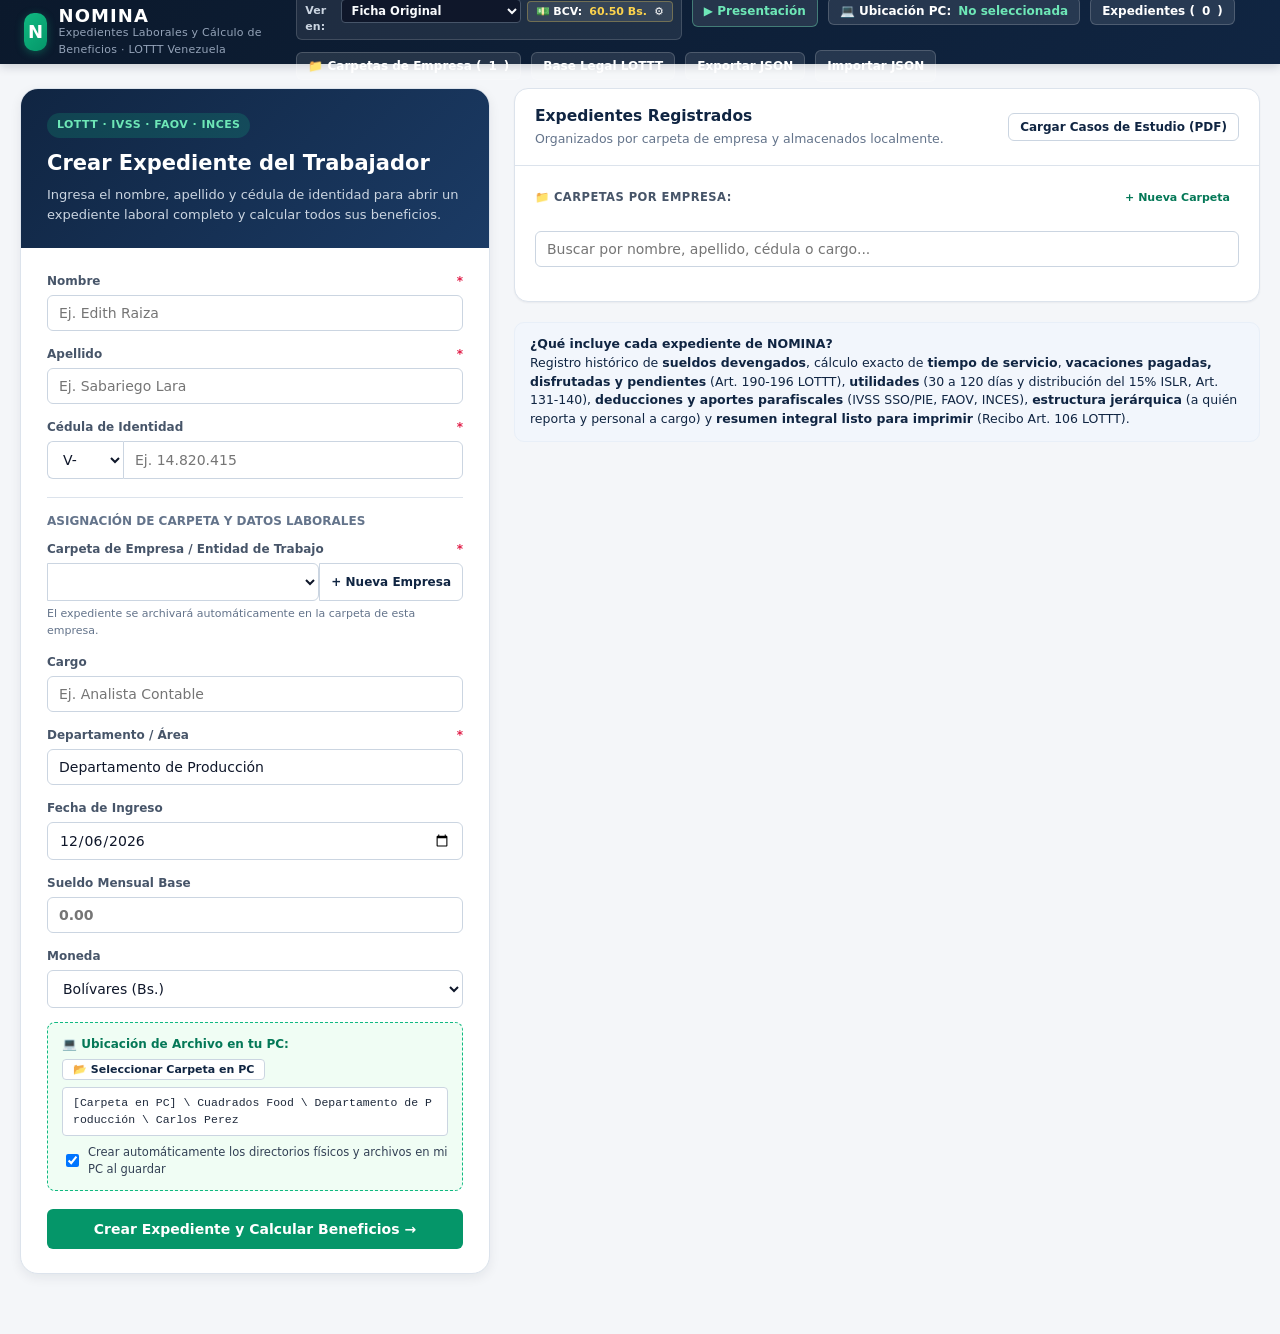
==== commit 5ab4eca7: "Implementar tasas BCV oficial, tasa personalizada y menu universal de conversion de moneda (pantalla" ====
--- a/index.html
+++ b/index.html
@@ -19,6 +19,18 @@
     </div>
 
     <div class="topbar-actions">
+      <div class="topbar-currency-group" style="display:flex;align-items:center;gap:6px;background:rgba(255,255,255,0.08);padding:3px 8px;border-radius:6px;border:1px solid rgba(255,255,255,0.15);">
+        <label for="select-global-currency" style="font-size:11px;color:#cbd5e1;font-weight:600;">💱 Ver en:</label>
+        <select id="select-global-currency" style="background:#0f172a;color:#f8fafc;border:1px solid #475569;border-radius:4px;padding:3px 6px;font-size:11.5px;font-weight:700;cursor:pointer;" title="Selecciona en qué moneda deseas ver todos los montos e informes">
+          <option value="original">Ficha Original</option>
+          <option value="Bs.">🇻🇪 Bolívares (Bs.)</option>
+          <option value="USD">🇺🇸 Dólares (USD)</option>
+          <option value="EUR">🇪🇺 Euros (EUR)</option>
+        </select>
+        <button type="button" class="btn btn-ghost-light btn-xs" id="btn-open-tasas-modal" style="font-size:11px;padding:3px 8px;border-color:rgba(252,211,77,0.3);" title="Configurar Tasas BCV y Personalizadas">
+          💵 BCV: <strong id="top-rate-indicator" style="color:#fcd34d;">60.50 Bs.</strong> ⚙️
+        </button>
+      </div>
       <a href="presentacion.html" target="_blank" class="btn btn-ghost-light btn-sm" style="color: #6ee7b7; border-color: rgba(110, 231, 183, 0.4); text-decoration: none; font-weight: 600;" title="Ver Presentación Comercial Interactiva">
         ▶ Presentación
       </a>
@@ -983,6 +995,16 @@
                 <div class="archive-title">Carpeta de Archivo: <strong id="print-company-name">EMPRESA, C.A.</strong></div>
                 <div class="archive-sub">Nombre sugerido para el PDF: <code id="print-filename-hint">EMPRESA - Resumen - V14820415_Edith_Sabariego.pdf</code></div>
                 <div class="archive-sub" style="margin-top:2px;">Ruta en tu PC: <code id="print-pc-dest-hint" style="color:#047857;font-weight:700;">[Carpeta en PC] \ Empresa \ Depto \ Trabajador</code></div>
+                <div class="archive-sub" style="margin-top:4px;display:flex;align-items:center;gap:6px;flex-wrap:wrap;">
+                  <span>Moneda de Impresión / Guardado:</span>
+                  <select id="select-print-currency" style="padding:2px 8px;font-size:11px;font-weight:700;border-radius:4px;border:1px solid #cbd5e1;background:#fff;color:var(--navy-900);">
+                    <option value="global">Usar Moneda de Visualización Activa</option>
+                    <option value="original">Moneda Original del Expediente</option>
+                    <option value="Bs.">🇻🇪 Bolívares (Bs.)</option>
+                    <option value="USD">🇺🇸 Dólares (USD)</option>
+                    <option value="EUR">🇪🇺 Euros (EUR)</option>
+                  </select>
+                </div>
               </div>
             </div>
             <div class="archive-box-actions">
@@ -1360,14 +1382,114 @@
     </div>
   </div>
 
+  <!-- Modal Configuración de Tasas de Cambio y Moneda Universal -->
+  <div class="modal-backdrop hidden no-print" id="modal-tasas">
+    <div class="modal-box" style="max-width:620px;">
+      <div class="modal-header">
+        <div>
+          <h3 style="margin:0;font-size:16px;">💱 Tasas de Cambio y Moneda Universal</h3>
+          <small style="color:#cbd5e1;">Configura las tasas oficiales del BCV o tu tasa personalizada para convertir y visualizar montos.</small>
+        </div>
+        <button type="button" class="btn btn-ghost-light btn-sm" id="btn-close-tasas">Cerrar ✕</button>
+      </div>
+      <div class="modal-body" style="font-size:13px;line-height:1.6;">
+        <form id="form-tasas-cambio" autocomplete="off">
+          <div style="background:var(--bg-subtle);border:1px solid var(--border-color);border-radius:8px;padding:14px;margin-bottom:14px;">
+            <div style="display:flex;justify-content:space-between;align-items:center;margin-bottom:10px;flex-wrap:wrap;gap:6px;">
+              <strong style="color:var(--navy-900);font-size:13.5px;">🏦 Tasas Oficiales Banco Central de Venezuela (BCV)</strong>
+              <button type="button" class="btn btn-outline btn-xs" id="btn-fetch-bcv-live" title="Intentar consultar en línea">
+                🔄 Consultar BCV en Línea
+              </button>
+            </div>
+            <div class="form-grid-2">
+              <div class="form-group">
+                <label for="tasa-bcv-usd"><strong>Tasa BCV Dólar (USD / Bs.) <span class="req">*</span></strong></label>
+                <div class="input-group">
+                  <span class="input-prefix">Bs.</span>
+                  <input type="number" id="tasa-bcv-usd" step="0.0001" min="0.0001" placeholder="Ej. 60.50" style="font-weight:700;" required>
+                </div>
+              </div>
+              <div class="form-group">
+                <label for="tasa-bcv-eur"><strong>Tasa BCV Euro (EUR / Bs.) <span class="req">*</span></strong></label>
+                <div class="input-group">
+                  <span class="input-prefix">Bs.</span>
+                  <input type="number" id="tasa-bcv-eur" step="0.0001" min="0.0001" placeholder="Ej. 64.20" style="font-weight:700;" required>
+                </div>
+              </div>
+            </div>
+            <div class="form-group" style="margin-top:8px;">
+              <label for="tasa-fecha-ref">Fecha de Referencia / Valor de la Tasa</label>
+              <input type="date" id="tasa-fecha-ref" style="max-width:240px;">
+            </div>
+          </div>
+
+          <div style="background:#fffbeb;border:1px solid #fde68a;border-radius:8px;padding:14px;margin-bottom:14px;">
+            <strong style="color:#92400e;font-size:13.5px;display:block;margin-bottom:6px;">⚙️ Tasa Alternativa / Personalizada (Editada por el Usuario)</strong>
+            <p style="margin:0 0 10px;font-size:11.5px;color:#78350f;">
+              Si en tu negocio utilizas una tasa de mercado, tasa paralela o tasa convenida entre partes, puedes definirla aquí.
+            </p>
+            <div class="form-grid-2">
+              <div class="form-group">
+                <label for="tasa-otra-nombre">Nombre de la Tasa Personalizada</label>
+                <input type="text" id="tasa-otra-nombre" placeholder="Ej. Tasa de Mercado / Paralelo">
+              </div>
+              <div class="form-group">
+                <label for="tasa-otra-valor">Valor de la Tasa en Bs.</label>
+                <div class="input-group">
+                  <span class="input-prefix">Bs.</span>
+                  <input type="number" id="tasa-otra-valor" step="0.0001" min="0.0001" placeholder="Ej. 68.00" style="font-weight:700;">
+                </div>
+              </div>
+            </div>
+            <div style="margin-top:10px;">
+              <strong style="font-size:12px;color:#92400e;">¿Qué tasa usar cuando se conviertan Dólares (USD)?</strong>
+              <div style="display:flex;gap:18px;margin-top:6px;">
+                <label style="display:flex;align-items:center;gap:6px;cursor:pointer;font-size:12px;color:#1e293b;">
+                  <input type="radio" name="radio-tasa-dolar" value="bcv" checked> Usar Tasa Oficial BCV
+                </label>
+                <label style="display:flex;align-items:center;gap:6px;cursor:pointer;font-size:12px;color:#1e293b;">
+                  <input type="radio" name="radio-tasa-dolar" value="otra"> Usar Tasa Personalizada
+                </label>
+              </div>
+            </div>
+          </div>
+
+          <div style="background:#f0fdf4;border:1px solid #bbf7d0;border-radius:8px;padding:12px 14px;margin-bottom:14px;">
+            <strong style="color:#166534;font-size:13px;display:block;margin-bottom:6px;">💱 Menú Universal de Moneda</strong>
+            <div class="form-group">
+              <label for="modal-select-display-cur">¿En qué moneda deseas ver todos los montos e informes?</label>
+              <select id="modal-select-display-cur" style="font-weight:700;">
+                <option value="original">Moneda Original de cada Expediente (Ficha)</option>
+                <option value="Bs.">🇻🇪 Convertir todo a Bolívares (Bs.)</option>
+                <option value="USD">🇺🇸 Convertir todo a Dólares (USD)</option>
+                <option value="EUR">🇪🇺 Convertir todo a Euros (EUR)</option>
+              </select>
+              <span class="hint" style="color:#15803d;">
+                Esta selección se aplicará automáticamente a los expedientes, historial de sueldos, vacaciones, utilidades, finiquitos y a la impresión de recibos en PDF.
+              </span>
+            </div>
+          </div>
+
+          <div style="display:flex;gap:10px;justify-content:flex-end;">
+            <button type="button" class="btn btn-outline" id="btn-cancel-tasas">Cancelar</button>
+            <button type="submit" class="btn btn-emerald" style="padding:8px 20px;">
+              Guardar Tasas y Aplicar
+            </button>
+          </div>
+        </form>
+      </div>
+    </div>
+  </div>
+
   <!-- Contenedor de Notificaciones Toast -->
   <div class="toast-container no-print" id="toast-container"></div>
 
   <!-- Scripts de la aplicación -->
-  <script src="js/calculations.js?v=2.1"></script>
-  <script src="js/storage.js?v=2.1"></script>
-  <script src="js/print-renderer.js?v=2.1"></script>
-  <script src="js/local-fs.js?v=2.1"></script>
-  <script src="js/app.js?v=2.1"></script>
+  <script src="js/calculations.js?v=2.2"></script>
+  <script src="js/currency.js?v=2.2"></script>
+  <script src="js/storage.js?v=2.2"></script>
+  <script src="js/print-renderer.js?v=2.2"></script>
+  <script src="js/local-fs.js?v=2.2"></script>
+  <script src="js/app.js?v=2.2"></script>
 </body>
 </html>
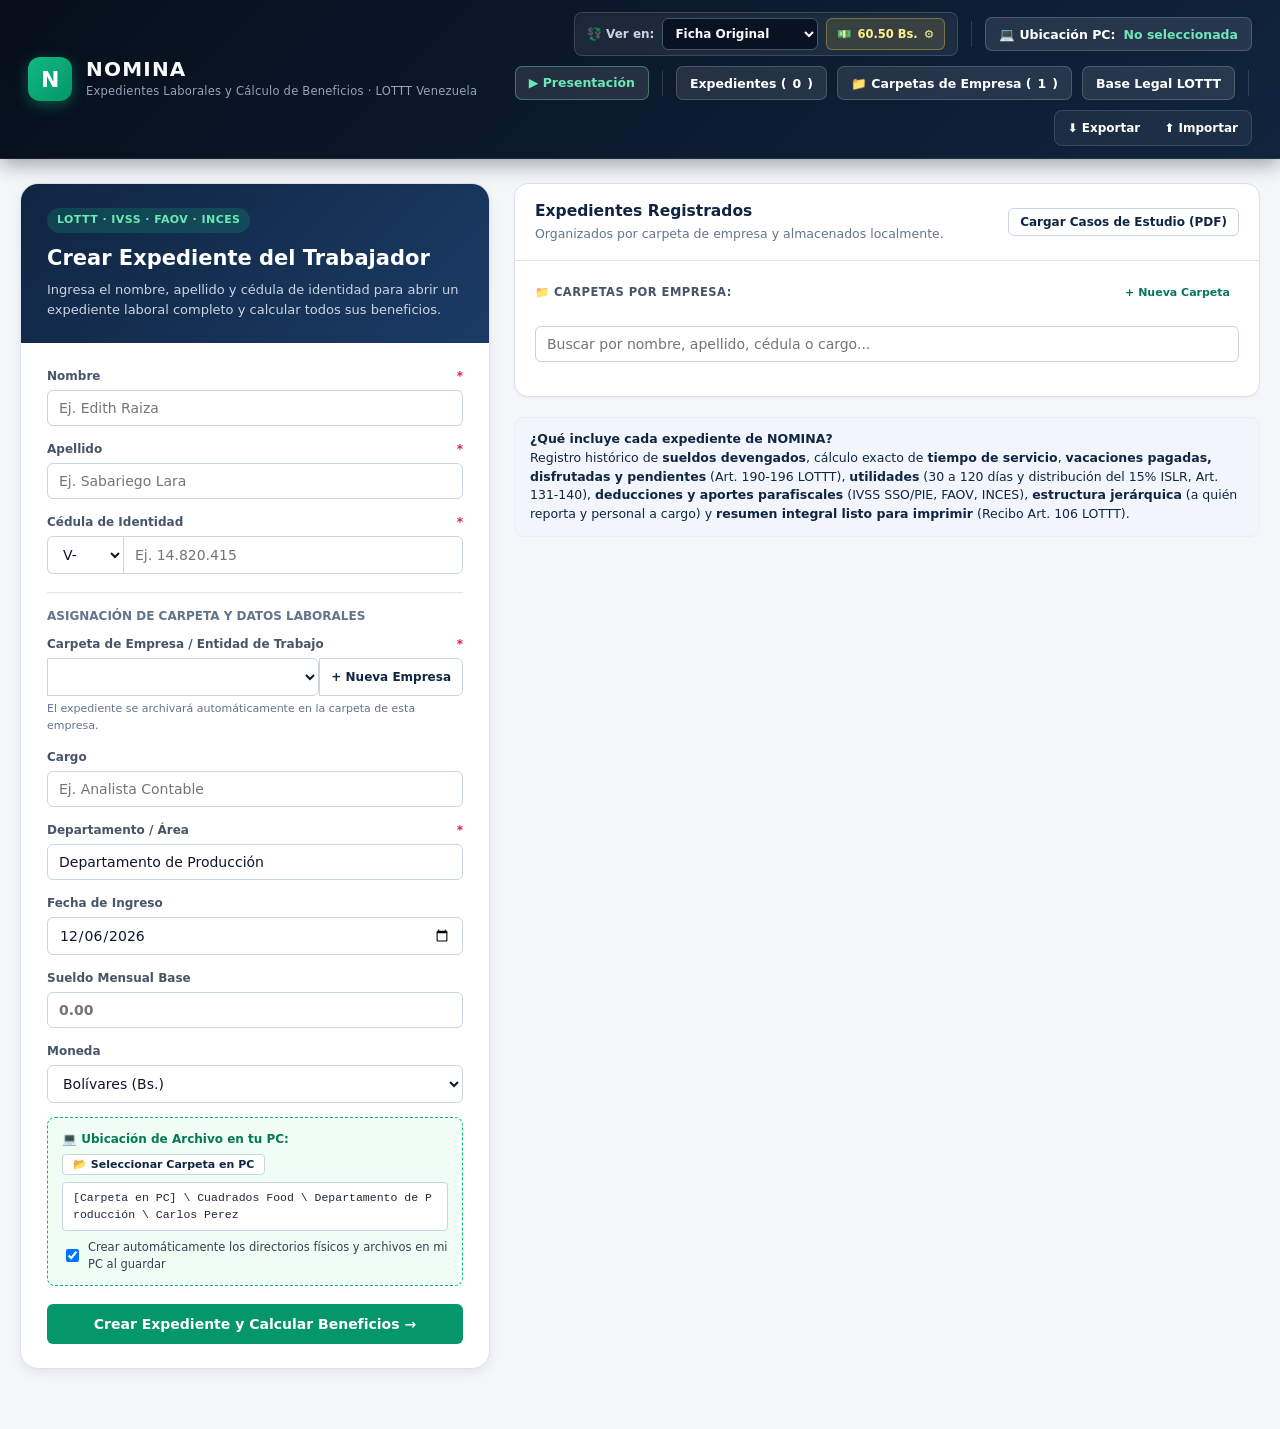
==== commit b1b73382: "Ampliar y modernizar panel superior: mayor altura, diseno espacioso, agrupacion visual y eliminacion" ====
--- a/index.html
+++ b/index.html
@@ -4,7 +4,7 @@
   <meta charset="UTF-8">
   <meta name="viewport" content="width=device-width, initial-scale=1.0">
   <title>NOMINA — Sistema Integral de Cálculo de Beneficios y Expediente Laboral (LOTTT)</title>
-  <link rel="stylesheet" href="css/styles.css">
+  <link rel="stylesheet" href="css/styles.css?v=2.3">
 </head>
 <body>
 
@@ -19,40 +19,58 @@
     </div>
 
     <div class="topbar-actions">
-      <div class="topbar-currency-group" style="display:flex;align-items:center;gap:6px;background:rgba(255,255,255,0.08);padding:3px 8px;border-radius:6px;border:1px solid rgba(255,255,255,0.15);">
-        <label for="select-global-currency" style="font-size:11px;color:#cbd5e1;font-weight:600;">💱 Ver en:</label>
-        <select id="select-global-currency" style="background:#0f172a;color:#f8fafc;border:1px solid #475569;border-radius:4px;padding:3px 6px;font-size:11.5px;font-weight:700;cursor:pointer;" title="Selecciona en qué moneda deseas ver todos los montos e informes">
+      <!-- 1. Moneda Universal y Tasas -->
+      <div class="topbar-currency-group">
+        <label for="select-global-currency">💱 Ver en:</label>
+        <select id="select-global-currency" title="Selecciona en qué moneda deseas ver todos los montos e informes">
           <option value="original">Ficha Original</option>
           <option value="Bs.">🇻🇪 Bolívares (Bs.)</option>
           <option value="USD">🇺🇸 Dólares (USD)</option>
           <option value="EUR">🇪🇺 Euros (EUR)</option>
         </select>
-        <button type="button" class="btn btn-ghost-light btn-xs" id="btn-open-tasas-modal" style="font-size:11px;padding:3px 8px;border-color:rgba(252,211,77,0.3);" title="Configurar Tasas BCV y Personalizadas">
-          💵 BCV: <strong id="top-rate-indicator" style="color:#fcd34d;">60.50 Bs.</strong> ⚙️
+        <button type="button" class="btn-topbar-rate" id="btn-open-tasas-modal" title="Configurar Tasas BCV y Personalizadas">
+          💵 <strong id="top-rate-indicator">60.50 Bs.</strong> ⚙️
         </button>
       </div>
-      <a href="presentacion.html" target="_blank" class="btn btn-ghost-light btn-sm" style="color: #6ee7b7; border-color: rgba(110, 231, 183, 0.4); text-decoration: none; font-weight: 600;" title="Ver Presentación Comercial Interactiva">
+
+      <div class="topbar-sep"></div>
+
+      <!-- 2. Ubicación en PC & Presentación Comercial -->
+      <button type="button" class="btn btn-ghost-light" id="btn-top-pc-dir" title="Vincular o cambiar la carpeta en tu PC para guardar directorios físicos">
+        💻 Ubicación PC: <strong id="top-pc-status" style="color:#6ee7b7;margin-left:2px;">No seleccionada</strong>
+      </button>
+
+      <a href="presentacion.html" target="_blank" class="btn btn-ghost-light" style="color:#6ee7b7;border-color:rgba(110,231,183,0.4);text-decoration:none;font-weight:600;" title="Ver Presentación Comercial Interactiva">
         ▶ Presentación
       </a>
-      <button type="button" class="btn btn-ghost-light btn-sm" id="btn-top-pc-dir" title="Vincular o cambiar la carpeta en tu PC para guardar directorios físicos">
-        💻 Ubicación PC: <strong id="top-pc-status" style="color:#6ee7b7;">No seleccionada</strong>
-      </button>
-      <button type="button" class="btn btn-ghost-light btn-sm" id="btn-nav-expedientes">
+
+      <div class="topbar-sep"></div>
+
+      <!-- 3. Gestión y Navegación -->
+      <button type="button" class="btn btn-ghost-light" id="btn-nav-expedientes" title="Ver listado de trabajadores registrados">
         Expedientes (<span id="top-exp-count">0</span>)
       </button>
-      <button type="button" class="btn btn-ghost-light btn-sm" id="btn-open-empresas" title="Crear y administrar carpetas por empresa">
+
+      <button type="button" class="btn btn-ghost-light" id="btn-open-empresas" title="Crear y administrar carpetas por empresa">
         📁 Carpetas de Empresa (<span id="top-companies-count">1</span>)
       </button>
-      <button type="button" class="btn btn-ghost-light btn-sm" id="btn-open-legal">
+
+      <button type="button" class="btn btn-ghost-light" id="btn-open-legal" title="Consultar base legal LOTTT, IVSS, FAOV, INCES">
         Base Legal LOTTT
       </button>
-      <button type="button" class="btn btn-ghost-light btn-sm" id="btn-export-json">
-        Exportar JSON
-      </button>
-      <label class="btn btn-ghost-light btn-sm" style="cursor:pointer;">
-        Importar JSON
-        <input type="file" id="input-import-json" accept="application/json,.json" class="hidden">
-      </label>
+
+      <div class="topbar-sep"></div>
+
+      <!-- 4. Respaldo de Datos JSON -->
+      <div style="display:inline-flex;gap:4px;background:rgba(255,255,255,0.06);padding:3px;border-radius:8px;border:1px solid rgba(255,255,255,0.12);align-items:center;">
+        <button type="button" class="btn btn-ghost-light" id="btn-export-json" title="Exportar copia de seguridad en formato JSON" style="border:none;background:transparent;padding:0 10px;height:28px;font-size:12px;">
+          ⬇️ Exportar
+        </button>
+        <label class="btn btn-ghost-light" style="cursor:pointer;border:none;background:transparent;padding:0 10px;height:28px;font-size:12px;margin:0;" title="Restaurar copia de seguridad JSON">
+          ⬆️ Importar
+          <input type="file" id="input-import-json" accept="application/json,.json" class="hidden">
+        </label>
+      </div>
     </div>
   </header>
 
@@ -1485,11 +1503,11 @@
   <div class="toast-container no-print" id="toast-container"></div>
 
   <!-- Scripts de la aplicación -->
-  <script src="js/calculations.js?v=2.2"></script>
-  <script src="js/currency.js?v=2.2"></script>
-  <script src="js/storage.js?v=2.2"></script>
-  <script src="js/print-renderer.js?v=2.2"></script>
-  <script src="js/local-fs.js?v=2.2"></script>
-  <script src="js/app.js?v=2.2"></script>
+  <script src="js/calculations.js?v=2.3"></script>
+  <script src="js/currency.js?v=2.3"></script>
+  <script src="js/storage.js?v=2.3"></script>
+  <script src="js/print-renderer.js?v=2.3"></script>
+  <script src="js/local-fs.js?v=2.3"></script>
+  <script src="js/app.js?v=2.3"></script>
 </body>
 </html>
--- a/css/styles.css
+++ b/css/styles.css
@@ -73,55 +73,69 @@
   display: none !important;
 }
 
-/* ---------- Top Navigation Bar ---------- */
+/* ---------- Top Navigation Bar Ampliado ---------- */
 .topbar {
-  background: linear-gradient(135deg, var(--navy-950) 0%, var(--navy-900) 100%);
-  color: #fff;
-  padding: 0 24px;
-  height: 64px;
+  background: linear-gradient(135deg, #060e1a 0%, #0c1a2e 50%, #0f243d 100%);
+  color: #fff;
+  padding: 12px 28px;
+  min-height: 74px;
+  height: auto;
   display: flex;
   align-items: center;
   justify-content: space-between;
-  gap: 16px;
+  gap: 18px;
   position: sticky;
   top: 0;
-  z-index: 40;
-  box-shadow: 0 2px 10px rgba(11, 25, 44, 0.2);
+  z-index: 50;
+  box-shadow: 0 4px 20px rgba(5, 12, 22, 0.4);
+  border-bottom: 1px solid rgba(255, 255, 255, 0.08);
+  box-sizing: border-box;
 }
 
 .brand {
   display: flex;
   align-items: center;
-  gap: 12px;
+  gap: 14px;
   cursor: pointer;
+  flex-shrink: 0;
+  user-select: none;
 }
 
 .brand-icon {
-  width: 38px;
-  height: 38px;
-  border-radius: 10px;
+  width: 44px;
+  height: 44px;
+  border-radius: 12px;
   background: linear-gradient(135deg, #10b981 0%, #059669 100%);
   display: flex;
   align-items: center;
   justify-content: center;
   font-weight: 800;
-  font-size: 18px;
+  font-size: 22px;
   letter-spacing: -0.5px;
   color: #fff;
-  box-shadow: 0 2px 8px rgba(16, 185, 129, 0.35);
+  box-shadow: 0 4px 14px rgba(16, 185, 129, 0.4);
+  flex-shrink: 0;
+  transition: transform 0.2s ease;
+}
+
+.brand:hover .brand-icon {
+  transform: scale(1.05);
 }
 
 .brand-title {
-  font-size: 18px;
+  font-size: 20px;
   font-weight: 800;
   letter-spacing: 0.06em;
   line-height: 1.1;
+  color: #f8fafc;
 }
 
 .brand-sub {
-  font-size: 11px;
+  font-size: 11.5px;
   color: #94a3b8;
   letter-spacing: 0.02em;
+  margin-top: 3px;
+  font-weight: 500;
 }
 
 .topbar-actions {
@@ -129,6 +143,93 @@
   align-items: center;
   gap: 10px;
   flex-wrap: wrap;
+  justify-content: flex-end;
+}
+
+.topbar-currency-group {
+  display: inline-flex;
+  align-items: center;
+  gap: 8px;
+  background: rgba(255, 255, 255, 0.07);
+  padding: 5px 12px;
+  border-radius: 8px;
+  border: 1px solid rgba(255, 255, 255, 0.14);
+  white-space: nowrap;
+  box-shadow: inset 0 1px 2px rgba(0, 0, 0, 0.2);
+}
+
+.topbar-currency-group label {
+  font-size: 12px;
+  color: #cbd5e1;
+  font-weight: 700;
+  white-space: nowrap;
+  margin: 0;
+  display: inline-flex;
+  align-items: center;
+  gap: 4px;
+}
+
+.topbar-currency-group select {
+  background: #091222;
+  color: #f8fafc;
+  border: 1px solid #475569;
+  border-radius: 6px;
+  padding: 4px 8px;
+  font-size: 12px;
+  font-weight: 700;
+  cursor: pointer;
+  height: 32px;
+  outline: none;
+  transition: border-color 0.15s ease;
+}
+
+.topbar-currency-group select:hover,
+.topbar-currency-group select:focus {
+  border-color: #38bdf8;
+}
+
+.btn-topbar-rate {
+  font-size: 11.5px;
+  padding: 4px 10px;
+  height: 32px;
+  border-radius: 6px;
+  border: 1px solid rgba(252, 211, 77, 0.35);
+  background: rgba(252, 211, 77, 0.12);
+  color: #fef08a;
+  font-weight: 700;
+  display: inline-flex;
+  align-items: center;
+  gap: 6px;
+  cursor: pointer;
+  transition: all 0.15s ease;
+  white-space: nowrap;
+}
+
+.btn-topbar-rate:hover {
+  background: rgba(252, 211, 77, 0.22);
+  border-color: #fcd34d;
+  color: #fff;
+  transform: translateY(-1px);
+}
+
+.topbar-sep {
+  width: 1px;
+  height: 26px;
+  background: rgba(255, 255, 255, 0.14);
+  margin: 0 3px;
+  flex-shrink: 0;
+}
+
+.topbar .btn {
+  height: 34px;
+  padding: 0 13px;
+  font-size: 12.5px;
+  font-weight: 600;
+  border-radius: 7px;
+  white-space: nowrap;
+  display: inline-flex;
+  align-items: center;
+  gap: 6px;
 }
 
 /* ---------- Buttons ---------- */
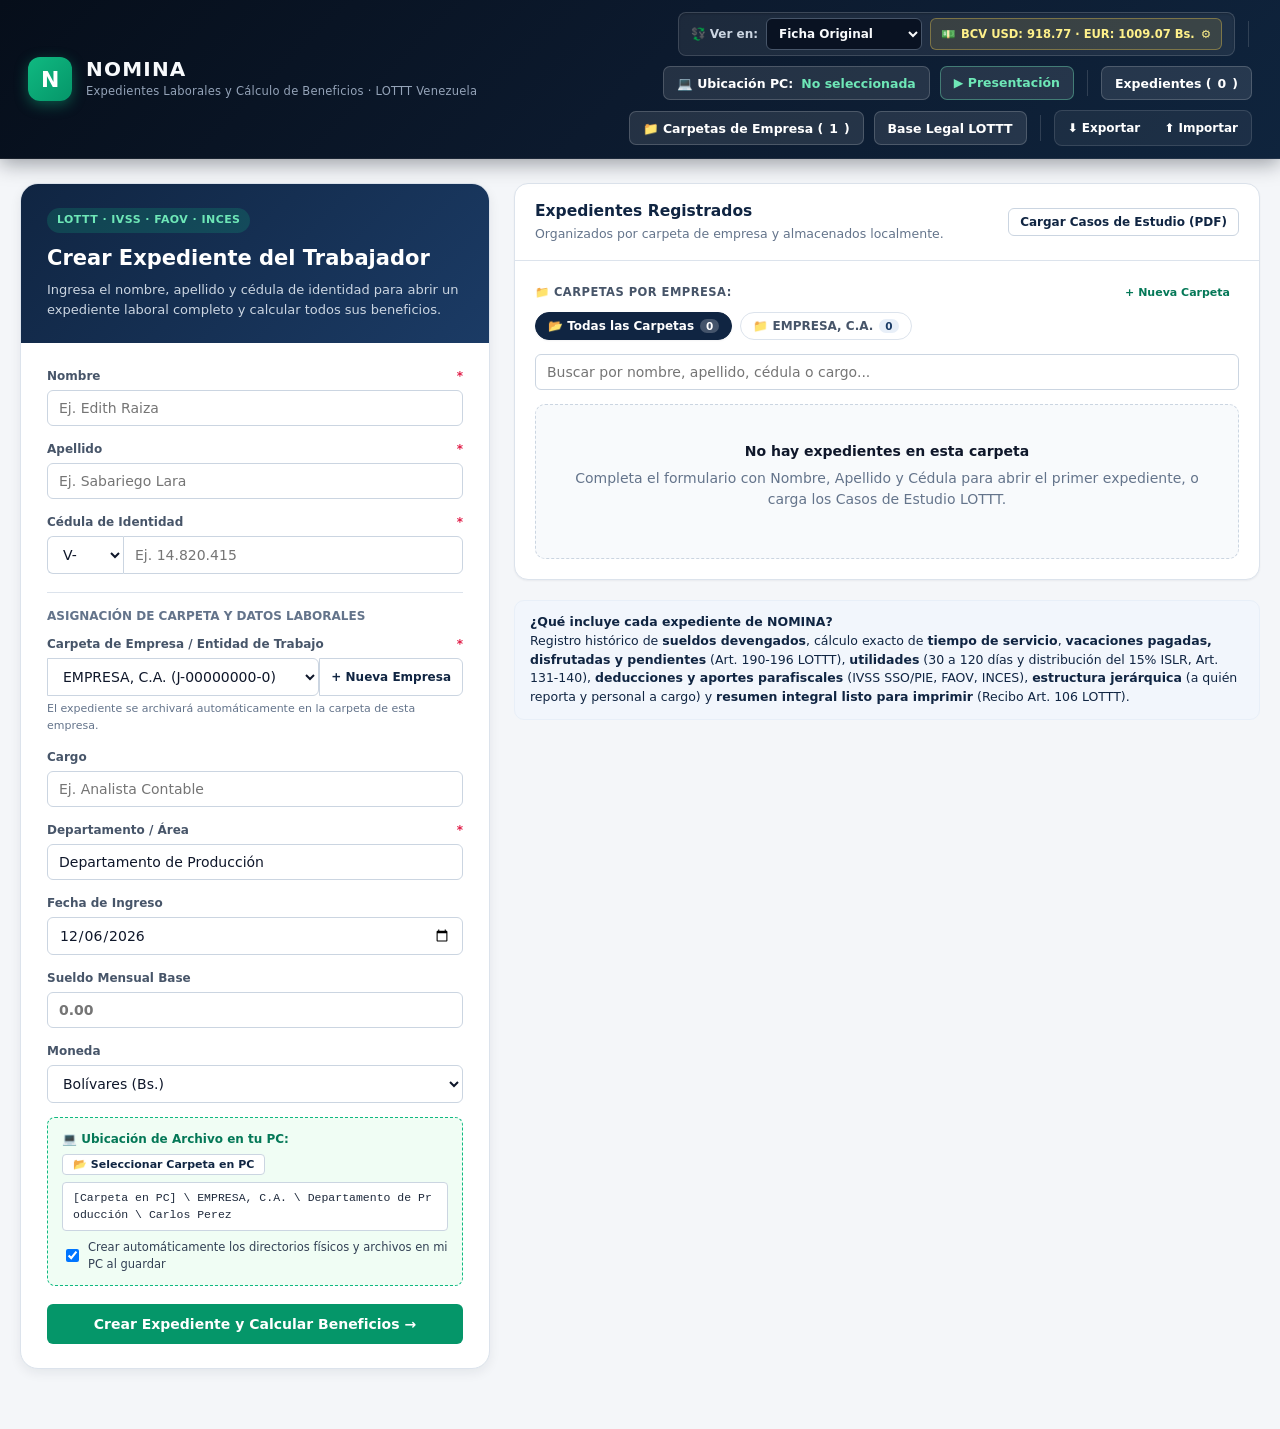
==== commit 3ecc2cd7: "Corregir getRates en NominaCurrency y placeholder estatico para mostrar tasa BCV real al iniciar" ====
--- a/index.html
+++ b/index.html
@@ -4,7 +4,7 @@
   <meta charset="UTF-8">
   <meta name="viewport" content="width=device-width, initial-scale=1.0">
   <title>NOMINA — Sistema Integral de Cálculo de Beneficios y Expediente Laboral (LOTTT)</title>
-  <link rel="stylesheet" href="css/styles.css?v=2.3">
+  <link rel="stylesheet" href="css/styles.css?v=2.5">
 </head>
 <body>
 
@@ -29,7 +29,7 @@
           <option value="EUR">🇪🇺 Euros (EUR)</option>
         </select>
         <button type="button" class="btn-topbar-rate" id="btn-open-tasas-modal" title="Configurar Tasas BCV y Personalizadas">
-          💵 <strong id="top-rate-indicator">60.50 Bs.</strong> ⚙️
+          💵 <strong id="top-rate-indicator">Consultando BCV...</strong> ⚙️
         </button>
       </div>
 
@@ -1503,11 +1503,11 @@
   <div class="toast-container no-print" id="toast-container"></div>
 
   <!-- Scripts de la aplicación -->
-  <script src="js/calculations.js?v=2.3"></script>
-  <script src="js/currency.js?v=2.3"></script>
-  <script src="js/storage.js?v=2.3"></script>
-  <script src="js/print-renderer.js?v=2.3"></script>
-  <script src="js/local-fs.js?v=2.3"></script>
-  <script src="js/app.js?v=2.3"></script>
+  <script src="js/calculations.js?v=2.5"></script>
+  <script src="js/currency.js?v=2.5"></script>
+  <script src="js/storage.js?v=2.5"></script>
+  <script src="js/print-renderer.js?v=2.5"></script>
+  <script src="js/local-fs.js?v=2.5"></script>
+  <script src="js/app.js?v=2.5"></script>
 </body>
 </html>
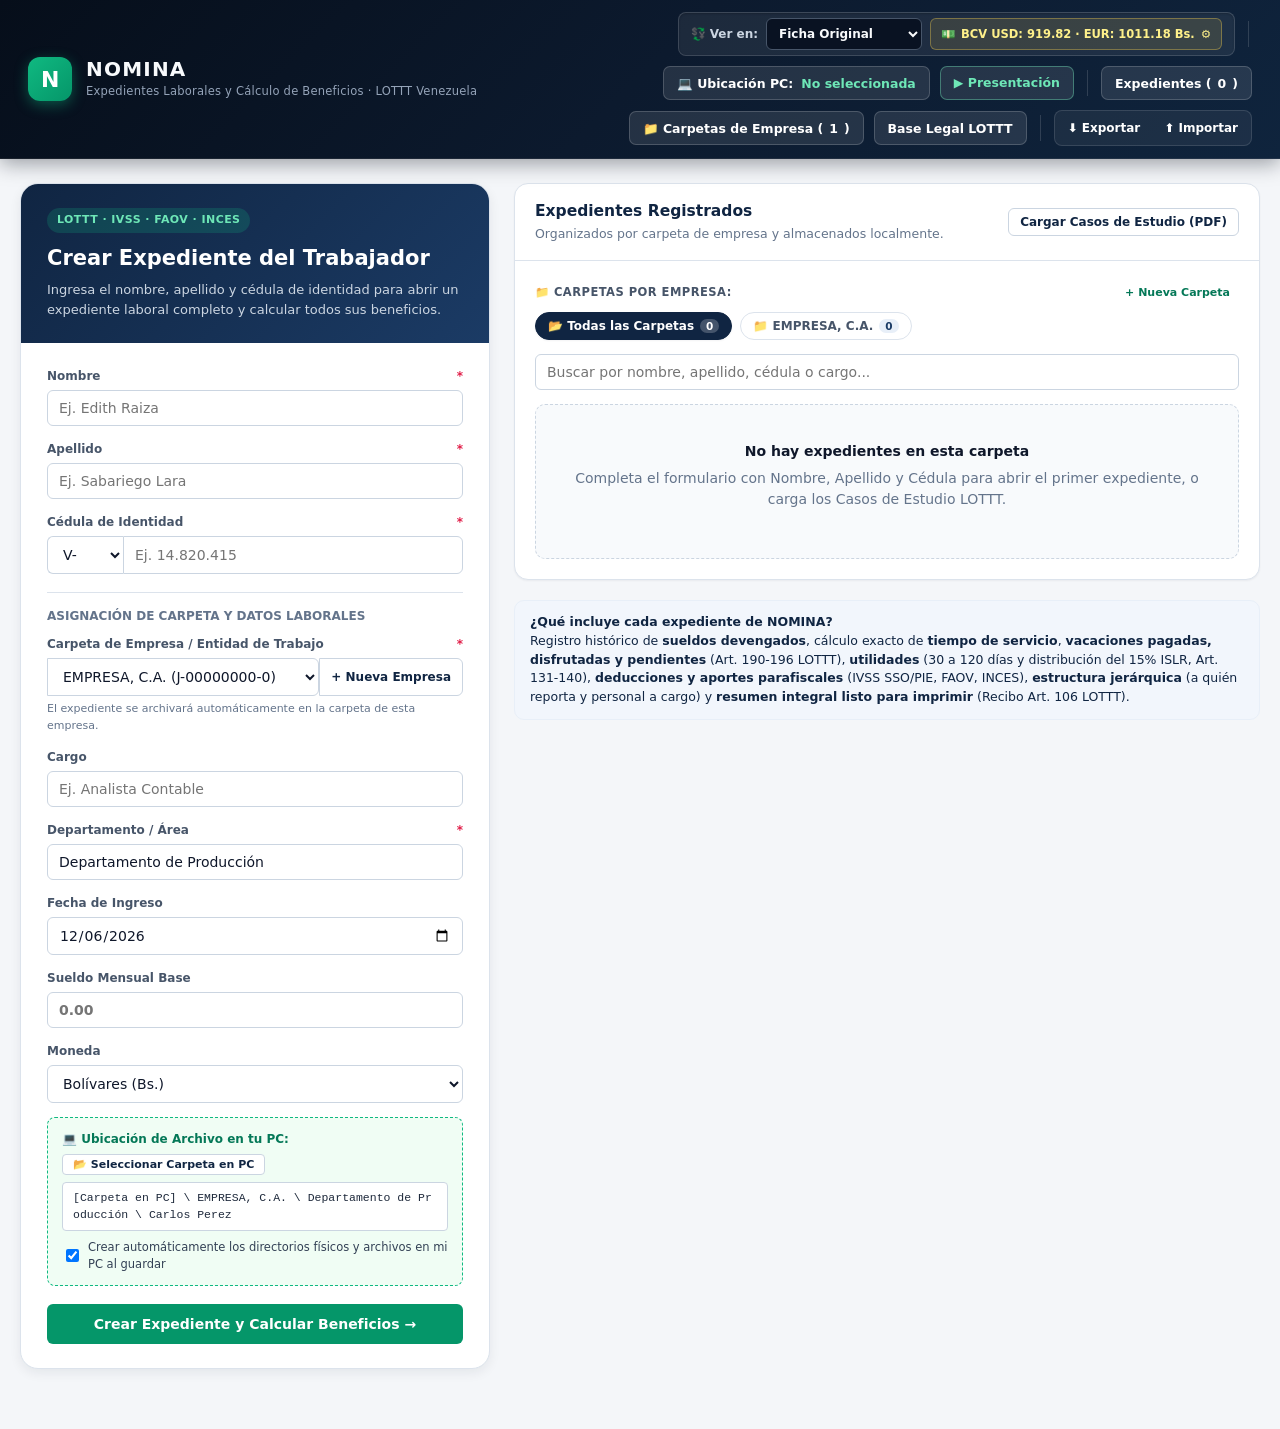
==== commit 6a096143: "Actualizar tasa oficial BCV a fecha valor 24/11/2026 (919.82 Bs. / 1011.18 EUR) con proxy Nginx/PHP " ====
--- a/index.html
+++ b/index.html
@@ -1503,11 +1503,11 @@
   <div class="toast-container no-print" id="toast-container"></div>
 
   <!-- Scripts de la aplicación -->
-  <script src="js/calculations.js?v=2.5"></script>
-  <script src="js/currency.js?v=2.5"></script>
-  <script src="js/storage.js?v=2.5"></script>
-  <script src="js/print-renderer.js?v=2.5"></script>
-  <script src="js/local-fs.js?v=2.5"></script>
-  <script src="js/app.js?v=2.5"></script>
+  <script src="js/calculations.js?v=2.6"></script>
+  <script src="js/currency.js?v=2.6"></script>
+  <script src="js/storage.js?v=2.6"></script>
+  <script src="js/print-renderer.js?v=2.6"></script>
+  <script src="js/local-fs.js?v=2.6"></script>
+  <script src="js/app.js?v=2.6"></script>
 </body>
 </html>
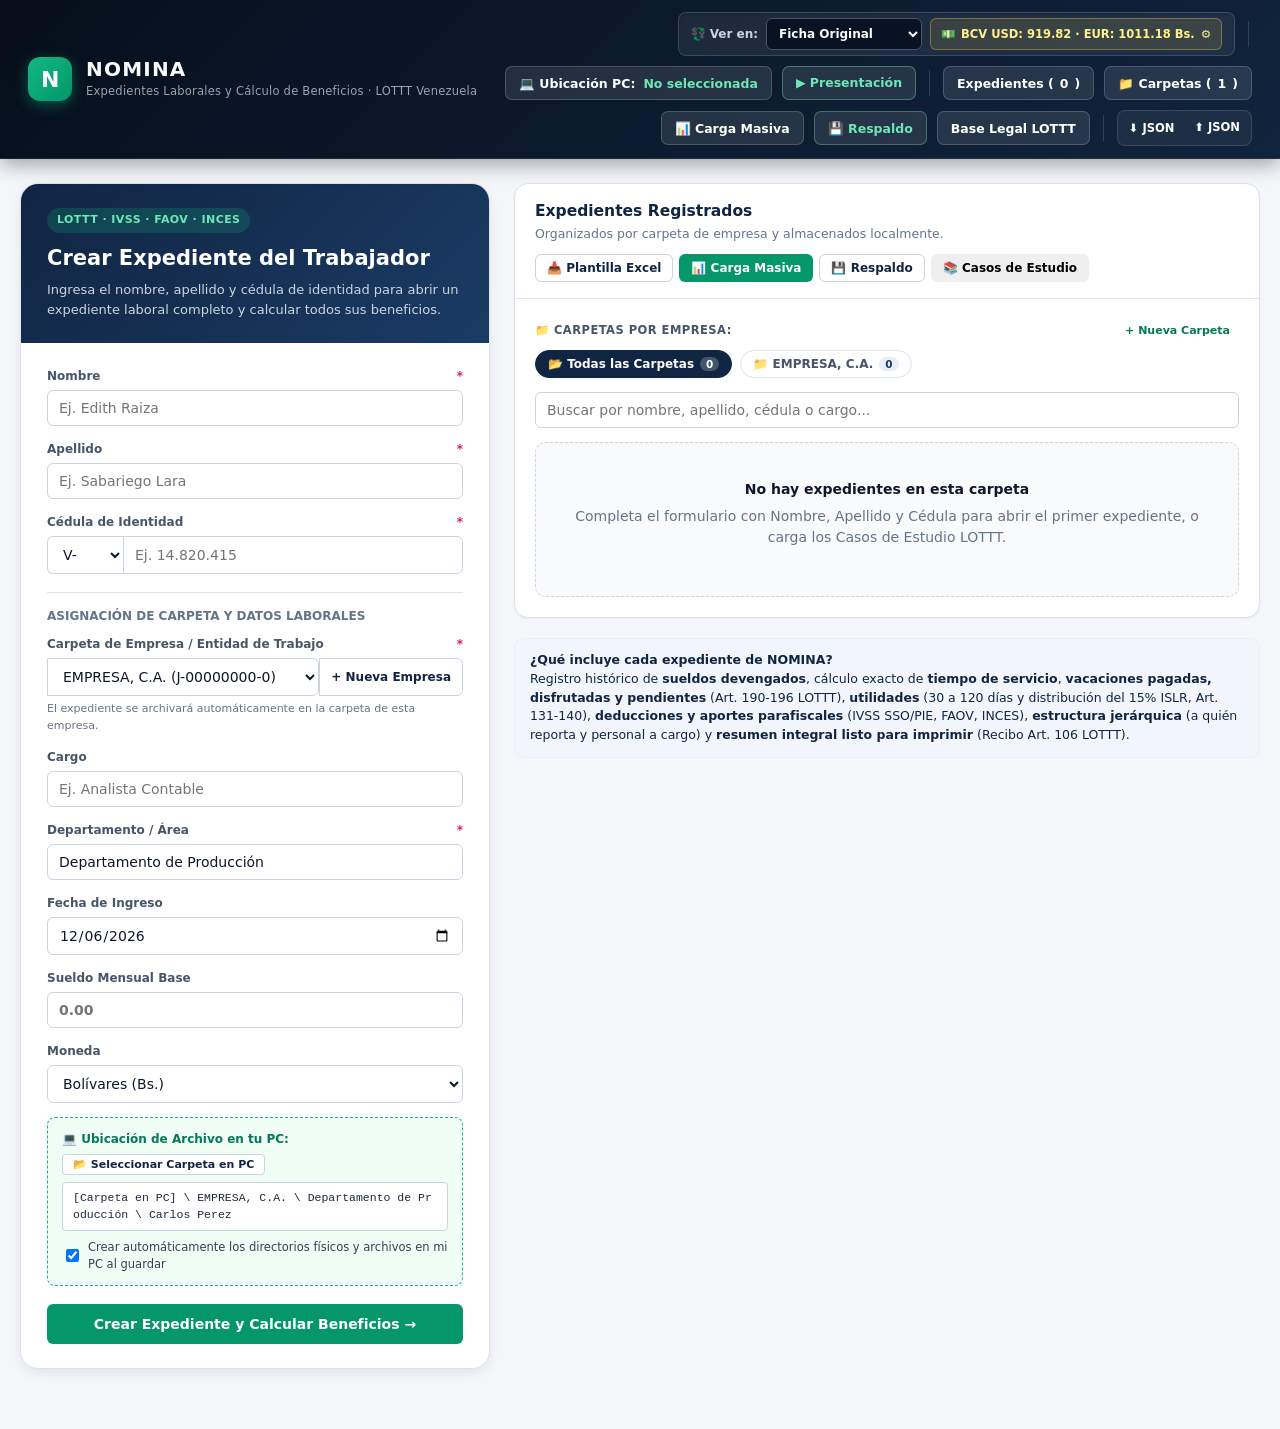
==== commit 7831074d: "Implementar plantilla Excel de carga masiva de trabajadores y respaldo/recuperacion maestro de base " ====
--- a/index.html
+++ b/index.html
@@ -52,7 +52,15 @@
       </button>
 
       <button type="button" class="btn btn-ghost-light" id="btn-open-empresas" title="Crear y administrar carpetas por empresa">
-        📁 Carpetas de Empresa (<span id="top-companies-count">1</span>)
+        📁 Carpetas (<span id="top-companies-count">1</span>)
+      </button>
+
+      <button type="button" class="btn btn-ghost-light" id="btn-topbar-bulk" title="Carga masiva de trabajadores desde plantilla Excel o CSV">
+        📊 Carga Masiva
+      </button>
+
+      <button type="button" class="btn btn-ghost-light" id="btn-topbar-backup" title="Respaldo maestro en PC y restauración de base de datos" style="color:#6ee7b7;border-color:rgba(110,231,183,0.35);">
+        💾 Respaldo
       </button>
 
       <button type="button" class="btn btn-ghost-light" id="btn-open-legal" title="Consultar base legal LOTTT, IVSS, FAOV, INCES">
@@ -61,13 +69,13 @@
 
       <div class="topbar-sep"></div>
 
-      <!-- 4. Respaldo de Datos JSON -->
+      <!-- 4. Respaldo Rápido JSON -->
       <div style="display:inline-flex;gap:4px;background:rgba(255,255,255,0.06);padding:3px;border-radius:8px;border:1px solid rgba(255,255,255,0.12);align-items:center;">
-        <button type="button" class="btn btn-ghost-light" id="btn-export-json" title="Exportar copia de seguridad en formato JSON" style="border:none;background:transparent;padding:0 10px;height:28px;font-size:12px;">
-          ⬇️ Exportar
+        <button type="button" class="btn btn-ghost-light" id="btn-export-json" title="Exportar copia de seguridad rápida en JSON" style="border:none;background:transparent;padding:0 8px;height:28px;font-size:11.5px;">
+          ⬇️ JSON
         </button>
-        <label class="btn btn-ghost-light" style="cursor:pointer;border:none;background:transparent;padding:0 10px;height:28px;font-size:12px;margin:0;" title="Restaurar copia de seguridad JSON">
-          ⬆️ Importar
+        <label class="btn btn-ghost-light" style="cursor:pointer;border:none;background:transparent;padding:0 8px;height:28px;font-size:11.5px;margin:0;" title="Restaurar copia de seguridad JSON">
+          ⬆️ JSON
           <input type="file" id="input-import-json" accept="application/json,.json" class="hidden">
         </label>
       </div>
@@ -184,14 +192,25 @@
         <!-- Directorio de Expedientes Guardados -->
         <div>
           <div class="card">
-            <div class="card-header">
+            <div class="card-header" style="flex-wrap:wrap;gap:10px;">
               <div>
                 <h2 class="card-title">Expedientes Registrados</h2>
                 <p class="card-subtitle">Organizados por carpeta de empresa y almacenados localmente.</p>
               </div>
-              <button type="button" class="btn btn-outline btn-sm" id="btn-load-samples">
-                Cargar Casos de Estudio (PDF)
-              </button>
+              <div style="display:flex;gap:6px;flex-wrap:wrap;">
+                <button type="button" class="btn btn-outline btn-sm" id="btn-landing-dl-template" title="Descargar plantilla oficial Excel para carga masiva de trabajadores">
+                  📥 Plantilla Excel
+                </button>
+                <button type="button" class="btn btn-emerald btn-sm" id="btn-landing-bulk-import" title="Cargar masivamente trabajadores desde un archivo Excel o CSV">
+                  📊 Carga Masiva
+                </button>
+                <button type="button" class="btn btn-outline btn-sm" id="btn-landing-backup" title="Gestionar respaldos y recuperación">
+                  💾 Respaldo
+                </button>
+                <button type="button" class="btn btn-ghost btn-sm" id="btn-load-samples" title="Cargar los casos de estudio oficiales LOTTT">
+                  📚 Casos de Estudio
+                </button>
+              </div>
             </div>
             <div class="card-body">
               <!-- Filtro de Carpetas por Empresa -->
@@ -1499,15 +1518,166 @@
     </div>
   </div>
 
+  <!-- Modal Carga Masiva desde Excel / CSV -->
+  <div class="modal-backdrop hidden no-print" id="modal-bulk-import">
+    <div class="modal-box" style="max-width:680px;">
+      <div class="modal-header">
+        <div>
+          <h3 style="margin:0;font-size:16px;">📊 Carga Masiva de Trabajadores (Excel / CSV)</h3>
+          <small style="color:#cbd5e1;">Importa nóminas completas con validación legal LOTTT y creación automática de carpetas.</small>
+        </div>
+        <button type="button" class="btn btn-ghost-light btn-sm" id="btn-close-bulk-modal">Cerrar ✕</button>
+      </div>
+      <div class="modal-body" style="font-size:13px;line-height:1.6;">
+        <!-- Paso 1: Descargar Plantilla Oficial -->
+        <div style="background:#f8fafc;border:1px solid #cbd5e1;border-radius:8px;padding:14px;margin-bottom:14px;">
+          <div style="display:flex;justify-content:space-between;align-items:center;flex-wrap:wrap;gap:10px;">
+            <div style="flex:1;min-width:240px;">
+              <strong style="color:var(--navy-900);font-size:13.5px;display:block;">Paso 1: Descarga la Plantilla Oficial de Carga</strong>
+              <span style="font-size:12px;color:var(--text-secondary);">
+                Incluye formato para Microsoft Excel, Google Sheets y Calc con validaciones de Sueldo, Fechas y Moneda (Bs., USD, EUR).
+              </span>
+            </div>
+            <button type="button" class="btn btn-emerald btn-sm" id="btn-modal-dl-template" style="white-space:nowrap;">
+              📥 Descargar Plantilla Excel (.xlsx)
+            </button>
+          </div>
+        </div>
+
+        <!-- Paso 2: Seleccionar o Arrastrar Archivo -->
+        <div style="background:#fff;border:2px dashed #94a3b8;border-radius:10px;padding:24px 20px;text-align:center;margin-bottom:14px;cursor:pointer;" id="dropzone-bulk">
+          <div style="font-size:32px;margin-bottom:6px;">📁</div>
+          <strong style="color:var(--navy-900);font-size:14px;display:block;margin-bottom:4px;">Paso 2: Selecciona o arrastra el archivo de trabajadores</strong>
+          <p style="font-size:12px;color:var(--text-muted);margin:0 0 12px;">Formatos soportados: <strong>.xlsx, .xls, .csv</strong></p>
+          <input type="file" id="input-bulk-file" accept=".xlsx, .xls, .csv" style="display:none;">
+          <button type="button" class="btn btn-outline" id="btn-select-bulk-file" style="padding:6px 16px;">
+            Examinar Archivo...
+          </button>
+          <div id="bulk-file-info" style="margin-top:10px;font-size:12.5px;font-weight:600;color:var(--emerald-700);display:none;">
+            Archivo seleccionado: <span id="bulk-file-name-text"></span>
+          </div>
+        </div>
+
+        <!-- Opciones de Carga -->
+        <div style="background:#f0fdf4;border:1px solid #bbf7d0;border-radius:8px;padding:12px 14px;margin-bottom:16px;">
+          <label style="display:flex;align-items:center;gap:8px;font-size:12px;color:#166534;cursor:pointer;margin:0;">
+            <input type="checkbox" id="chk-bulk-sync-pc" checked>
+            <strong>Crear y sincronizar automáticamente las carpetas físicas en mi PC vinculada</strong>
+          </label>
+          <span style="display:block;font-size:11px;color:#15803d;margin-top:4px;margin-left:22px;">
+            Si tienes una carpeta en PC seleccionada, se generará la estructura <code>[Empresa] \ [Departamento] \ [Trabajador]</code> con sus fichas.
+          </span>
+        </div>
+
+        <!-- Resultados del procesamiento (inicialmente oculto) -->
+        <div id="bulk-results-box" class="hidden" style="margin-bottom:14px;background:#f8fafc;border:1px solid #e2e8f0;border-radius:8px;padding:14px;">
+          <div style="display:flex;gap:12px;flex-wrap:wrap;margin-bottom:10px;">
+            <div style="background:#dcfce7;color:#166534;padding:6px 12px;border-radius:6px;font-weight:700;font-size:12px;">
+              ✅ Creados: <span id="res-bulk-created">0</span>
+            </div>
+            <div style="background:#e0e7ff;color:#3730a3;padding:6px 12px;border-radius:6px;font-weight:700;font-size:12px;">
+              🔄 Actualizados: <span id="res-bulk-updated">0</span>
+            </div>
+            <div style="background:#f1f5f9;color:#334155;padding:6px 12px;border-radius:6px;font-weight:700;font-size:12px;">
+              📄 Total Filas: <span id="res-bulk-total">0</span>
+            </div>
+          </div>
+          <div id="bulk-errors-list" style="max-height:120px;overflow-y:auto;font-size:11.5px;color:#991b1b;background:#fee2e2;padding:8px 10px;border-radius:4px;display:none;"></div>
+        </div>
+
+        <div style="display:flex;justify-content:flex-end;gap:10px;">
+          <button type="button" class="btn btn-outline" id="btn-cancel-bulk-modal">Cancelar</button>
+          <button type="button" class="btn btn-emerald" id="btn-process-bulk-import" disabled style="padding:8px 20px;">
+            🚀 Procesar e Importar Trabajadores
+          </button>
+        </div>
+      </div>
+    </div>
+  </div>
+
+  <!-- Modal Respaldo Maestro y Recuperación de Base de Datos -->
+  <div class="modal-backdrop hidden no-print" id="modal-backup">
+    <div class="modal-box" style="max-width:680px;">
+      <div class="modal-header">
+        <div>
+          <h3 style="margin:0;font-size:16px;">💾 Respaldo Maestro y Recuperación de Base de Datos</h3>
+          <small style="color:#cbd5e1;">Exporta tu base de datos completa a tu PC y recupérala con un solo clic si alguna vez se borra.</small>
+        </div>
+        <button type="button" class="btn btn-ghost-light btn-sm" id="btn-close-backup-modal">Cerrar ✕</button>
+      </div>
+      <div class="modal-body" style="font-size:13px;line-height:1.6;">
+
+        <!-- 1. Exportar a PC y Descargas -->
+        <div style="background:#f0fdf4;border:1px solid #bbf7d0;border-radius:8px;padding:14px;margin-bottom:16px;">
+          <strong style="color:#166534;font-size:14px;display:block;margin-bottom:6px;">🛡️ Exportar Respaldo Completo a la PC</strong>
+          <p style="font-size:12px;color:#15803d;margin:0 0 10px;">
+            Guarda en un solo paso todos los expedientes, historial de sueldos, carpetas de empresas y tasas de cambio oficiales directamente en tu carpeta de PC y descarga copias de seguridad.
+          </p>
+
+          <div style="display:flex;align-items:center;justify-content:space-between;background:#fff;border:1px solid #cbd5e1;border-radius:6px;padding:8px 12px;margin-bottom:12px;flex-wrap:wrap;gap:8px;">
+            <div style="font-size:12px;color:#334155;">
+              📁 Carpeta vinculada en PC: <strong id="backup-pc-folder-label" style="color:#047857;">Verificando...</strong>
+            </div>
+            <button type="button" class="btn btn-outline btn-xs" id="btn-backup-select-pc">
+              📂 Seleccionar / Cambiar Carpeta
+            </button>
+          </div>
+
+          <div style="display:flex;gap:10px;flex-wrap:wrap;">
+            <button type="button" class="btn btn-emerald" id="btn-save-master-backup-pc" style="flex:1;min-width:260px;padding:10px 16px;">
+              💾 Guardar Respaldo Maestro en PC (JSON + Excel)
+            </button>
+          </div>
+
+          <div style="display:flex;gap:10px;margin-top:10px;flex-wrap:wrap;">
+            <button type="button" class="btn btn-outline btn-sm" id="btn-download-master-backup-json" style="flex:1;">
+              ⬇️ Descargar Copia JSON
+            </button>
+            <button type="button" class="btn btn-outline btn-sm" id="btn-download-master-backup-excel" style="flex:1;">
+              📊 Descargar Libro Consolidado Excel (.xlsx)
+            </button>
+          </div>
+        </div>
+
+        <!-- 2. Restaurar Base de Datos desde Respaldo -->
+        <div style="background:#fffbeb;border:1px solid #fde68a;border-radius:8px;padding:14px;margin-bottom:14px;">
+          <strong style="color:#92400e;font-size:14px;display:block;margin-bottom:6px;">🔄 Restaurar Base de Datos desde Archivo de Respaldo</strong>
+          <p style="font-size:12px;color:#78350f;margin:0 0 10px;">
+            Si por alguna razón se borra el historial o caché del navegador, cambias de equipo o deseas restaurar información previa, selecciona tu archivo <code>RESPALDO_MAESTRO_NOMINA.json</code> y el sistema repondrá todas tus empresas, trabajadores, cálculos y tasas de cambio al instante.
+          </p>
+
+          <div style="background:#fff;border:1px solid #e2e8f0;border-radius:6px;padding:10px 12px;margin-bottom:10px;">
+            <label for="input-restore-master-file" style="display:block;font-weight:600;font-size:12px;margin-bottom:6px;color:#1e293b;">
+              Seleccionar archivo de respaldo (.json):
+            </label>
+            <input type="file" id="input-restore-master-file" accept="application/json,.json" style="font-size:12px;width:100%;">
+          </div>
+
+          <div style="display:flex;justify-content:flex-end;">
+            <button type="button" class="btn btn-warning" id="btn-execute-restore-backup" disabled style="padding:8px 18px;background:#d97706;color:#fff;border:none;">
+              ⚠️ Restaurar Base de Datos Ahora
+            </button>
+          </div>
+        </div>
+
+        <div style="display:flex;justify-content:flex-end;">
+          <button type="button" class="btn btn-outline" id="btn-close-backup-modal-bottom">Cerrar</button>
+        </div>
+      </div>
+    </div>
+  </div>
+
   <!-- Contenedor de Notificaciones Toast -->
   <div class="toast-container no-print" id="toast-container"></div>
 
   <!-- Scripts de la aplicación -->
+  <script src="js/vendor/xlsx.full.min.js"></script>
   <script src="js/calculations.js?v=2.6"></script>
   <script src="js/currency.js?v=2.6"></script>
   <script src="js/storage.js?v=2.6"></script>
   <script src="js/print-renderer.js?v=2.6"></script>
   <script src="js/local-fs.js?v=2.6"></script>
+  <script src="js/bulk-import-export.js?v=2.6"></script>
   <script src="js/app.js?v=2.6"></script>
 </body>
 </html>
